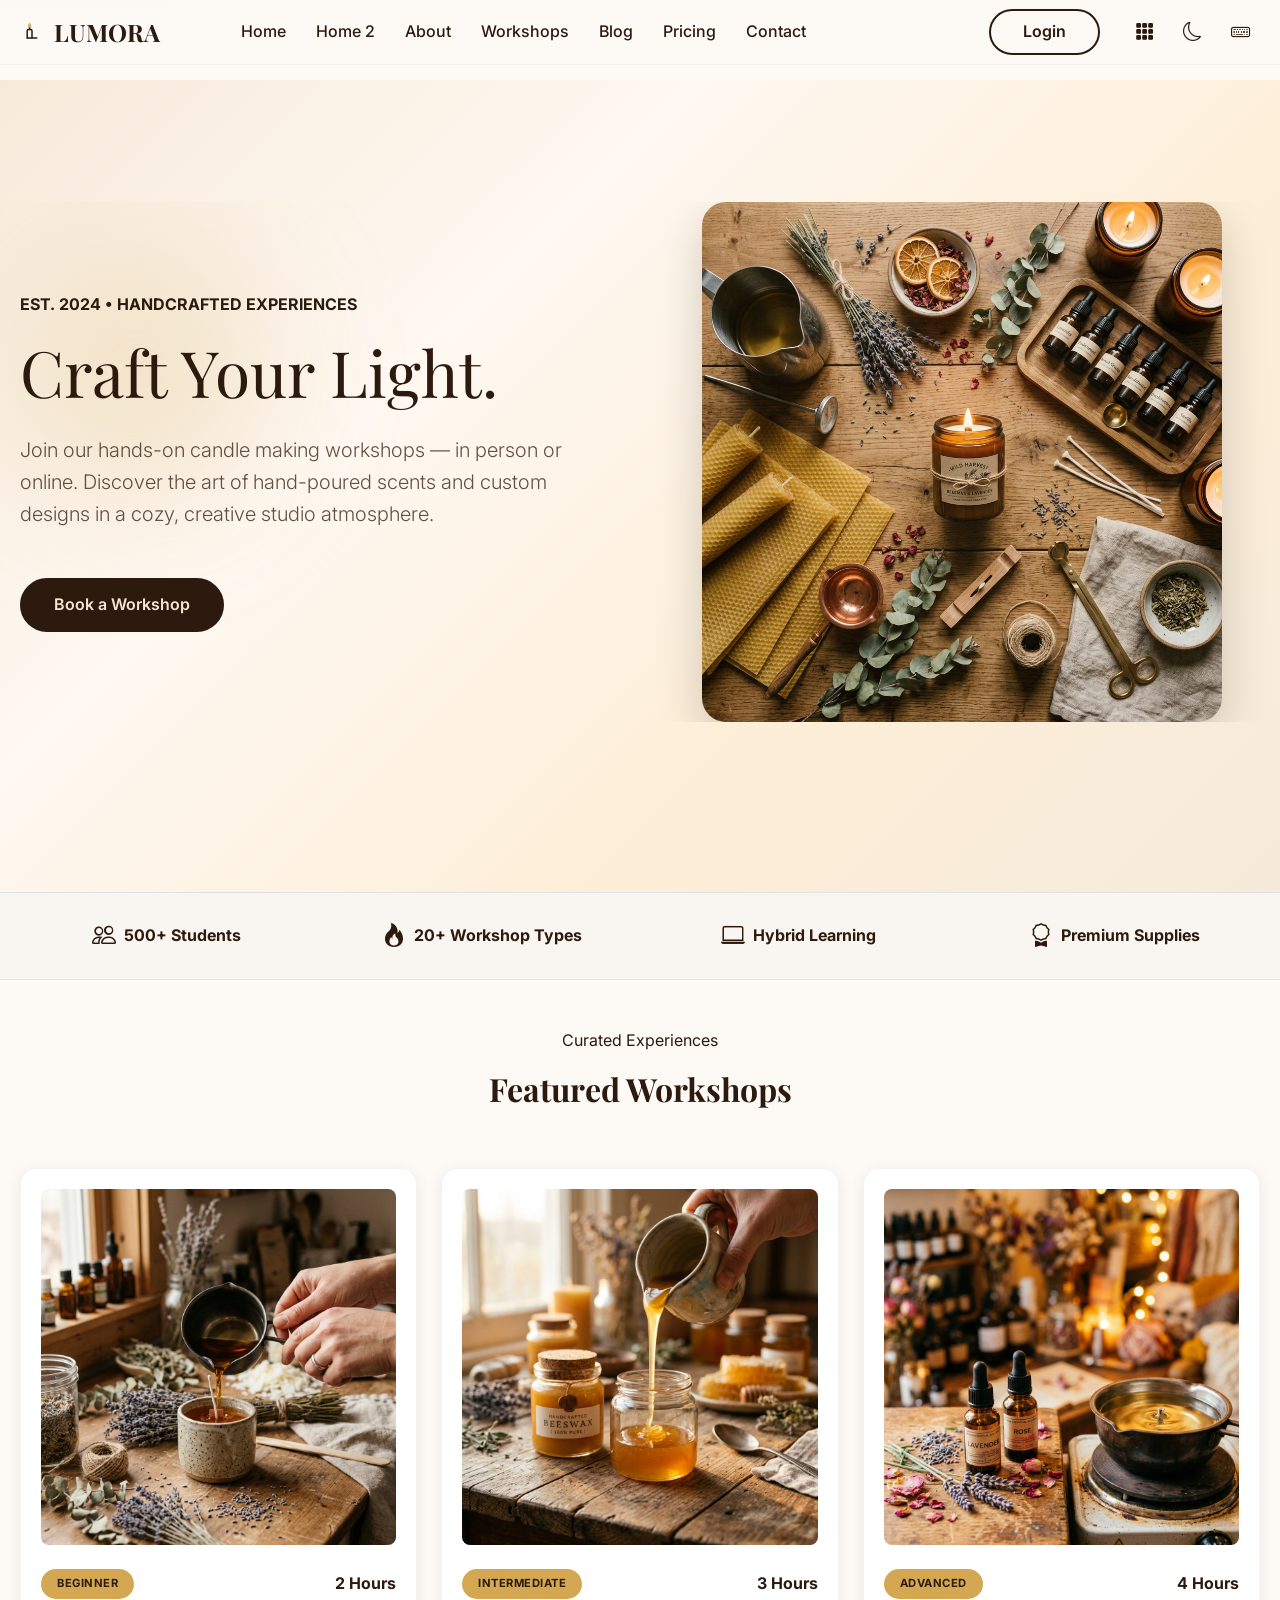
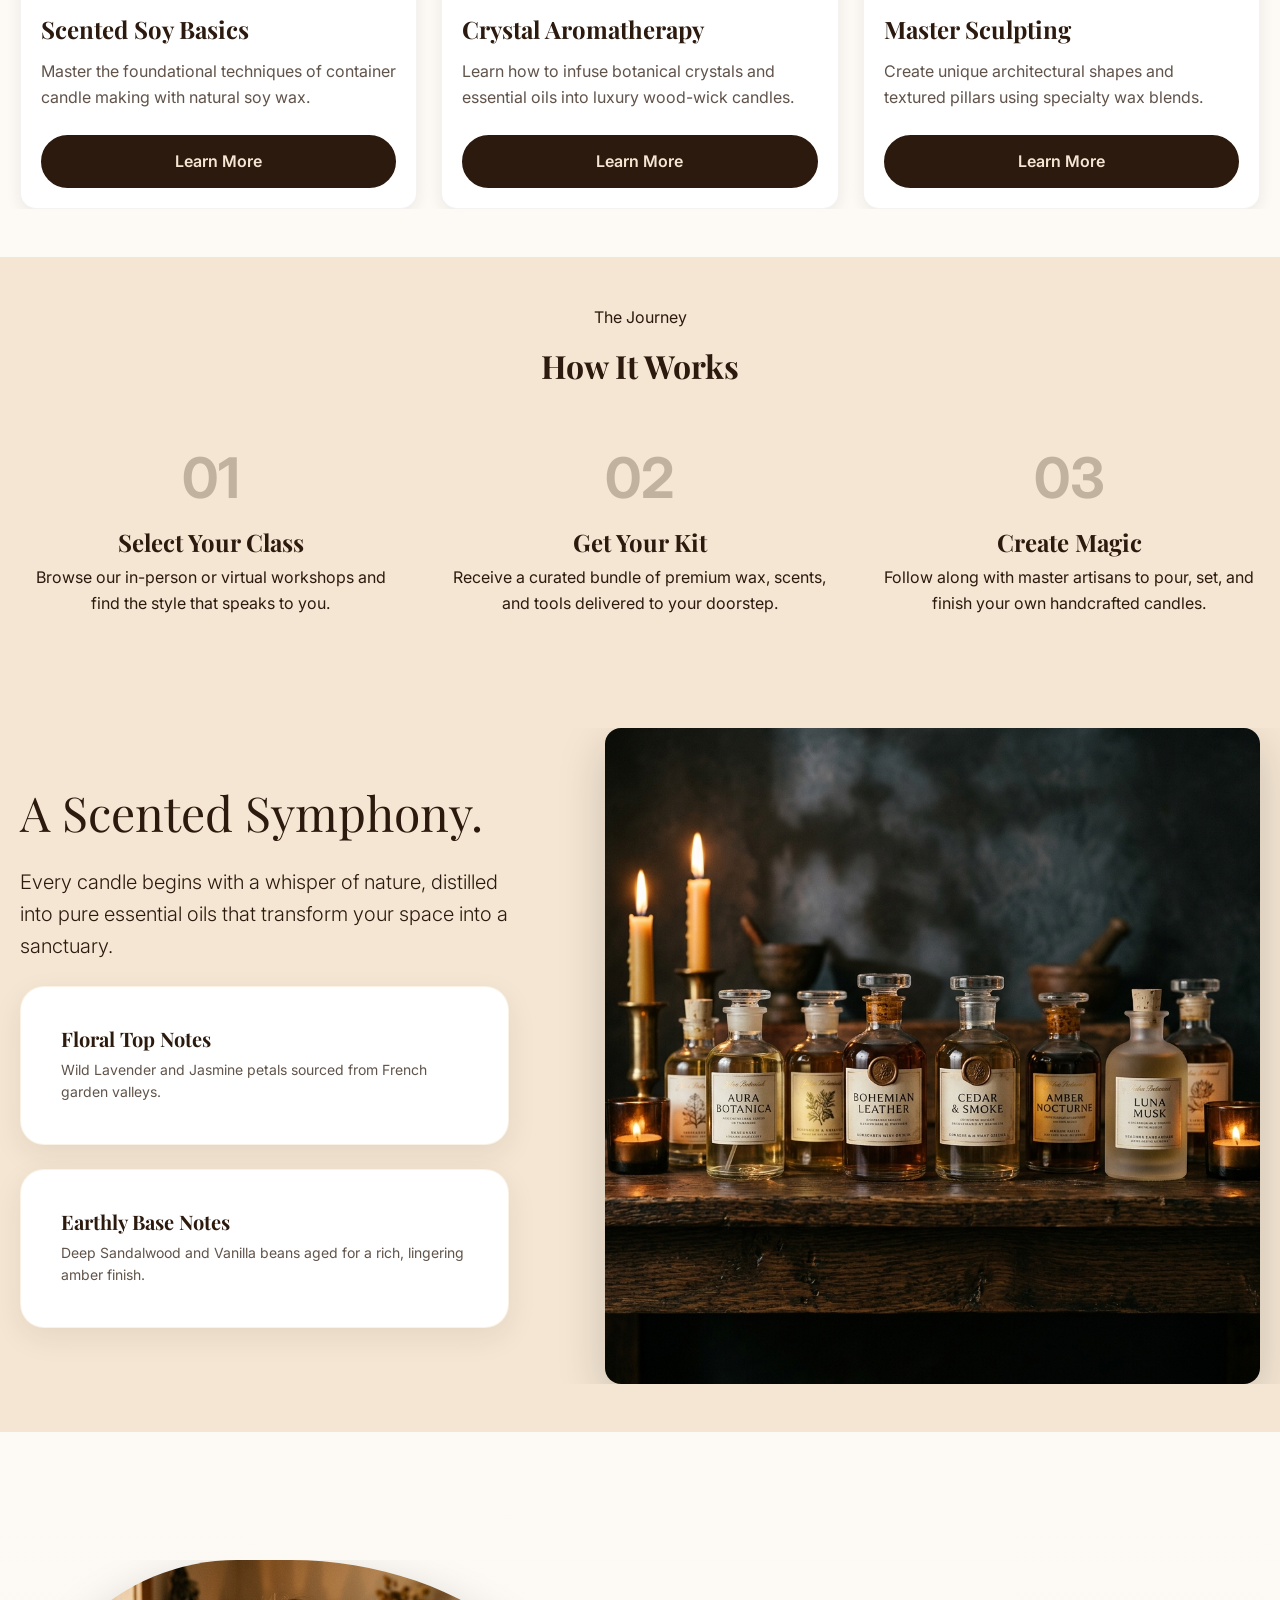
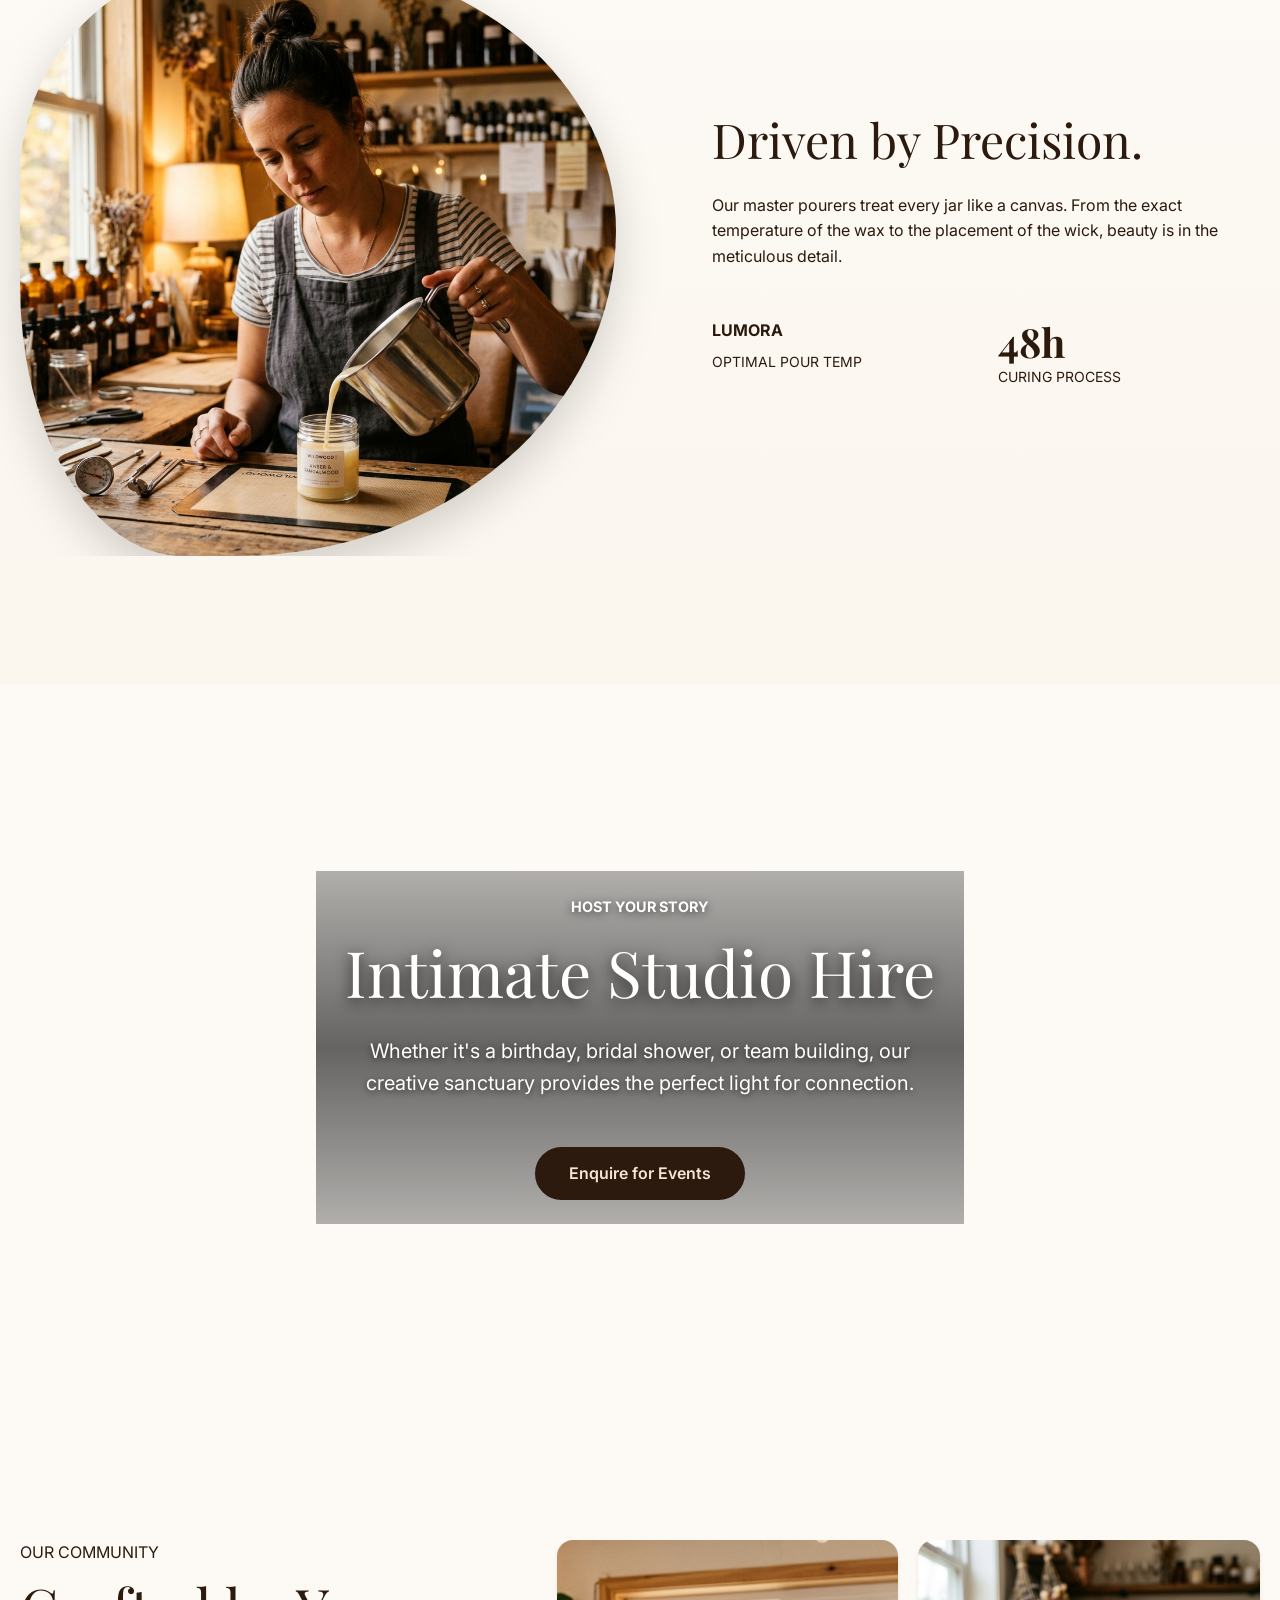
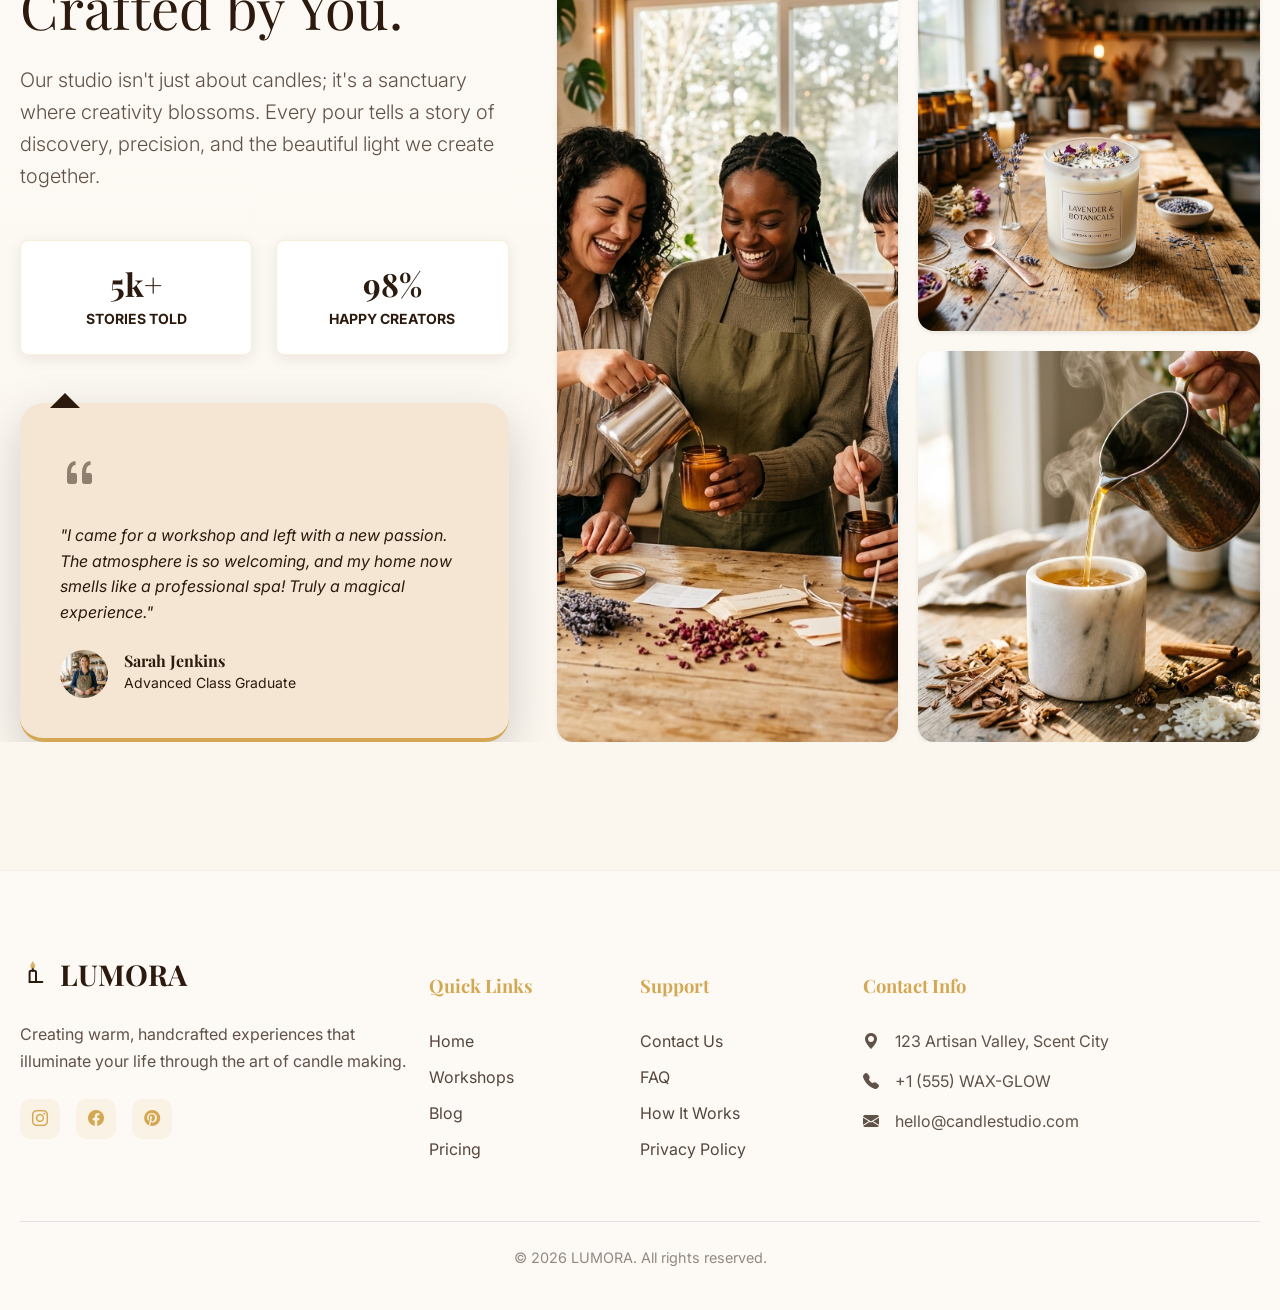
==== index.html @ 54e55ff0 "Initial commit" ====
<!DOCTYPE html>
<html lang="en" dir="ltr" data-theme="light">
<head>
    <meta charset="UTF-8">
    <meta name="viewport" content="width=device-width, initial-scale=1.0">
    <title>Where Wax Meets Wonder | Candle Making Studio</title>
    <link rel="icon" type="image/svg+xml" href="assets/images/favicon.svg">
    <meta name="description" content="Join our hands-on candle making workshops - in person or online. Discover the art of hand-poured scents and custom designs.">
    <!-- Fonts -->
    <link rel="preconnect" href="https://fonts.googleapis.com">
    <link rel="preconnect" href="https://fonts.gstatic.com" crossorigin>
    <link href="https://fonts.googleapis.com/css2?family=Inter:wght@400;500;600;700&family=Playfair+Display:wght@700;800&display=swap" rel="stylesheet">
    <!-- CSS -->
    <link href="https://cdn.jsdelivr.net/npm/bootstrap@5.3.0/dist/css/bootstrap.min.css" rel="stylesheet">
    <link rel="stylesheet" href="https://cdn.jsdelivr.net/npm/bootstrap-icons@1.11.1/font/bootstrap-icons.css">
    <link rel="stylesheet" href="assets/css/style.css">
    <link rel="stylesheet" href="assets/css/dark-mode.css">
    <link rel="stylesheet" href="assets/css/rtl.css">
    <script>
        // --- THEME MANAGEMENT ---
        const savedTheme = localStorage.getItem('theme');
        let currentTheme = savedTheme;
        
        // Auto-detect system preference if no manual setting exists
        if (!savedTheme) {
            currentTheme = window.matchMedia('(prefers-color-scheme: dark)').matches ? 'dark' : 'light';
        }
        
        // Apply initial theme
        document.documentElement.setAttribute('data-theme', currentTheme);
    </script>
    <style>
        /* PREMIUM HERO ANIMATION */
        .hero-section {
            position: relative;
            min-height: calc(100dvh - 88px);
            display: flex;
            align-items: center;
            overflow: hidden;
            background: transparent !important; /* Let the animation layers show */
        }

        .hero-animation-wrapper {
            position: absolute;
            inset: 0;
            z-index: 0;
            pointer-events: none;
        }

        .hero-animation-bg {
            position: absolute;
            inset: 0;
            background-size: 400% 400%;
            animation: heroGradientShift 20s ease infinite;
            z-index: 0;
        }

        [data-theme="light"] .hero-animation-bg {
            background: linear-gradient(-45deg, #F5E6D3, #FDEBD0, #FFF8F0, #F5E6D3);
            opacity: 0.8;
        }

        [data-theme="dark"] .hero-animation-bg {
            background: linear-gradient(-45deg, #1A120B, #3E2723, #000000, #1A120B);
        }

        @keyframes heroGradientShift {
            0% { background-position: 0% 50%; }
            50% { background-position: 100% 50%; }
            100% { background-position: 0% 50%; }
        }

        .hero-vignette {
            position: absolute;
            inset: 0;
            z-index: 1;
            background: radial-gradient(circle, transparent 40%, rgba(0,0,0,0.4) 100%);
            opacity: 0;
            transition: opacity 0.5s ease;
        }

        [data-theme="dark"] .hero-vignette { opacity: 1; }

        .hero-particles {
            position: absolute;
            inset: 0;
            z-index: 2;
        }

        .hero-particles span {
            position: absolute;
            bottom: -20px;
            border-radius: 50%;
            filter: blur(2px);
            animation: particleFloat 12s linear infinite;
            opacity: 0;
        }

        [data-theme="light"] .hero-particles span {
            background: rgba(212, 168, 83, 0.6);
            width: 4px;
            height: 4px;
        }

        [data-theme="dark"] .hero-particles span {
            background: #FFB74D;
            box-shadow: 0 0 10px rgba(255, 183, 77, 0.5);
        }

        @keyframes particleFloat {
            0% { transform: translateY(0) rotate(0deg); opacity: 0; }
            20% { opacity: 0.5; }
            80% { opacity: 0.5; }
            100% { transform: translateY(-120vh) rotate(360deg); opacity: 0; }
        }

        /* Particle Randomization */
        .hero-particles span:nth-child(1) { left: 10%; width: 4px; height: 4px; animation-delay: 0s; animation-duration: 15s; }
        .hero-particles span:nth-child(2) { left: 25%; width: 6px; height: 6px; animation-delay: 2s; animation-duration: 12s; }
        .hero-particles span:nth-child(3) { left: 40%; width: 3px; height: 3px; animation-delay: 4s; animation-duration: 18s; }
        .hero-particles span:nth-child(4) { left: 55%; width: 5px; height: 5px; animation-delay: 1s; animation-duration: 14s; }
        .hero-particles span:nth-child(5) { left: 70%; width: 4px; height: 4px; animation-delay: 6s; animation-duration: 16s; }
        .hero-particles span:nth-child(6) { left: 85%; width: 6px; height: 6px; animation-delay: 3s; animation-duration: 13s; }
        .hero-particles span:nth-child(7) { left: 15%; width: 3px; height: 3px; animation-delay: 8s; animation-duration: 17s; }
        .hero-particles span:nth-child(8) { left: 35%; width: 5px; height: 5px; animation-delay: 5s; animation-duration: 15s; }
        .hero-particles span:nth-child(9) { left: 65%; width: 4px; height: 4px; animation-delay: 2s; animation-duration: 14s; }
        .hero-particles span:nth-child(10) { left: 90%; width: 5px; height: 5px; animation-delay: 7s; animation-duration: 16s; }

        .hero-flame-glow {
            position: absolute;
            top: 50%;
            left: 20%;
            transform: translate(-50%, -50%);
            width: 350px;
            height: 350px;
            filter: blur(60px);
            z-index: -1;
            animation: flamePulse 6s ease-in-out infinite;
            border-radius: 50%;
        }

        [data-theme="light"] .hero-flame-glow { background: radial-gradient(circle, rgba(212, 168, 83, 0.3) 0%, transparent 75%); }
        [data-theme="dark"] .hero-flame-glow { background: radial-gradient(circle, rgba(212, 168, 83, 0.4) 0%, transparent 70%); }

        @keyframes flamePulse {
            0%, 100% { transform: translate(-50%, -50%) scale(1); opacity: 0.7; }
            50% { transform: translate(-50%, -50%) scale(1.15); opacity: 0.4; }
        }

        @media (max-width: 768px) {
            .hero-particles span:nth-child(n+6) { display: none; }
            .hero-flame-glow { width: 220px; height: 220px; left: 50%; }
        }

        .hero-section > .container-custom {
            width: 100%;
            position: relative;
            z-index: 5;
        }

        @media (max-width: 1199.98px) {
            .hero-copy {
                text-align: center;
            }

            .hero-actions {
                justify-content: center !important;
            }
        }

        .image-overlay-glow {
            position: relative;
            overflow: hidden;
            border-radius: var(--radius-lg);
            max-width: 520px;
            margin-inline: auto;
            box-shadow: 0 20px 50px rgba(44, 26, 14, 0.15);
        }
        .image-overlay-glow::after {
            content: '';
            position: absolute;
            inset: 0;
            background: radial-gradient(circle, rgba(212, 168, 83, 0.1) 0%, transparent 70%);
            animation: flicker 3s infinite;
        }

        /* Hero Image */
        .hero-img-container {
            position: relative;
            animation: candleFloat 8s infinite ease-in-out;
        }
        .image-overlay-glow img {
            width: 100%;
            height: auto;
            display: block;
        }

        /* NEW UNIQUE SECTIONS CSS */
        .scent-journey {
            background-color: var(--secondary-color);
            position: relative;
            overflow: hidden;
        }
        .scent-card {
            background: var(--card-bg);
            border: 1px solid rgba(212, 168, 83, 0.15);
            border-radius: var(--radius-lg);
            padding: 2.5rem;
            transition: all 0.5s ease;
            transform: translateY(30px);
            opacity: 0;
            box-shadow: 0 10px 30px var(--card-shadow);
        }
        .scent-card.active {
            transform: translateY(0);
            opacity: 1;
        }
        .scent-card:hover {
            border-color: var(--accent-gold);
            transform: translateY(-5px);
            box-shadow: 0 20px 50px var(--card-shadow);
        }

        .artisan-touch {
            padding: 8rem 0;
            background: linear-gradient(to bottom, transparent, rgba(212, 168, 83, 0.05));
        }
        .split-reveal-img {
            position: relative;
            overflow: hidden;
            border-radius: 40% 60% 70% 30% / 40% 50% 60% 50%;
            animation: blobShape 10s infinite alternate;
        }
        @keyframes blobShape {
            0% { border-radius: 40% 60% 70% 30% / 40% 50% 60% 50%; }
            100% { border-radius: 60% 40% 30% 70% / 50% 60% 40% 50%; }
        }

        .private-events-hero {
            height: 600px;
            background-attachment: fixed;
            background-position: center;
            background-repeat: no-repeat;
            background-size: cover;
            display: flex;
            align-items: center;
            justify-content: center;
            margin: 4rem 0;
            position: relative;
        }
        .private-events-overlay {
            background: rgba(0,0,0,0.4);
            backdrop-filter: blur(4px);
            padding: 4rem;
            max-width: 600px;
            text-align: center;
            border: 2px solid var(--accent-gold);
            transform: scale(0.9);
            opacity: 0;
            transition: all 0.8s cubic-bezier(0.17, 0.55, 0.55, 1);
        }
        .private-events-overlay.active {
            transform: scale(1);
            opacity: 1;
        }

        .community-gallery {
            padding: 8rem 0;
            background: linear-gradient(to top, rgba(212, 168, 83, 0.05), transparent);
        }
        .community-grid {
            display: grid;
            grid-template-columns: repeat(2, 1fr);
            grid-template-rows: repeat(2, 1fr);
            gap: 20px;
            height: 100%;
        }
        @media (max-width: 768px) {
            .community-grid { height: auto; grid-template-columns: 1fr; }
            .community-grid-item.tall { grid-row: span 1; height: 300px; }
            .community-grid-item { height: 250px; }
        }
        .community-grid-item {
            position: relative;
            border-radius: var(--radius-md);
            overflow: hidden;
            box-shadow: 0 10px 30px rgba(0,0,0,0.05);
        }
        .community-grid-item.tall { grid-row: span 2; }
        .community-grid-item img {
            width: 100%;
            height: 100%;
            object-fit: cover;
            transition: transform 0.8s cubic-bezier(0.165, 0.84, 0.44, 1);
        }
        .community-grid-item:hover img { transform: scale(1.08); }
        .community-grid-content {
            position: absolute;
            bottom: 0;
            left: 0;
            right: 0;
            padding: 1.5rem;
            background: linear-gradient(transparent, rgba(0,0,0,0.7));
            color: white;
            opacity: 0;
            transform: translateY(20px);
            transition: all 0.4s ease;
        }
        .community-grid-item:hover .community-grid-content {
            opacity: 1;
            transform: translateY(0);
        }
        .stat-item {
            padding: 1.5rem;
            background: var(--card-bg);
            border-radius: var(--radius-sm);
            border: 1px solid rgba(212, 168, 83, 0.2);
            box-shadow: 0 4px 15px var(--card-shadow);
            transition: transform 0.3s ease;
        }
        .stat-item:hover { transform: translateY(-5px); }
        .testimonial-bubble {
            background: var(--secondary-color);
            color: var(--text-color);
            padding: 2.5rem;
            border-radius: var(--radius-lg);
            position: relative;
            margin-top: 2rem;
            border-bottom: 4px solid var(--accent-gold);
        }
        .testimonial-bubble::after {
            content: '';
            position: absolute;
            top: -10px;
            left: 30px;
            border-width: 0 15px 15px 15px;
            border-style: solid;
            border-color: transparent transparent var(--primary-color) transparent;
        }

        .badge-studio {
            background-color: var(--accent-gold) !important;
            color: #2C1A0E !important; /* Always dark for contrast against gold */
            font-weight: 700;
            padding: 6px 16px;
            border-radius: 50px;
            text-transform: uppercase;
            font-size: 0.7rem;
            letter-spacing: 0.5px;
            display: inline-block;
        }
    </style>
</head>
<body>
    <a href="#main-content" class="skip-link">Skip to main content</a>

    <!-- Header -->
    <header class="navbar navbar-expand-xl">
        <div class="container-fluid container-custom">
            <a class="navbar-brand" href="index.html">
                <svg viewBox="0 0 40 40" fill="none" class="flame-icon">
                    <path d="M12 30V18C12 16.8954 12.8954 16 14 16H18C19.1046 16 20 16.8954 20 18V30" stroke="currentColor" stroke-width="2.5" stroke-linecap="round"/>
                    <path d="M12 30H28" stroke="currentColor" stroke-width="2.5" stroke-linecap="round"/>
                    <line x1="16" y1="16" x2="16" y2="12" stroke="currentColor" stroke-width="2.5" stroke-linecap="round"/>
                    <path d="M16 4C16 4 19 7.5 19 10C19 11.6569 17.6569 13 16 13C14.3431 13 13 11.6569 13 10C13 7.5 16 4 16 4Z" fill="var(--accent-gold)">
                        <animate attributeName="opacity" values="0.8;1;0.8" dur="2s" repeatCount="indefinite" />
                    </path>
                </svg>
                LUMORA
            </a>
            
            <button class="navbar-toggler border-0 p-0" type="button" data-bs-toggle="offcanvas" data-bs-target="#offcanvasNavbar" aria-controls="offcanvasNavbar">
                <i class="bi bi-list fs-1" style="color: var(--text-color);"></i>
            </button>

            <div class="offcanvas offcanvas-end" tabindex="-1" id="offcanvasNavbar" aria-labelledby="offcanvasNavbarLabel">
                <div class="offcanvas-header">
                    <h5 class="offcanvas-title" id="offcanvasNavbarLabel">Menu</h5>
                    <button type="button" class="btn-close" data-bs-dismiss="offcanvas" aria-label="Close"></button>
                </div>
                <div class="offcanvas-body">
                    <ul class="navbar-nav ms-auto-logical align-items-xl-center">
                        <li class="nav-item"><a class="nav-link active" href="index.html">Home</a></li>
                        <li class="nav-item"><a class="nav-link" href="home-2.html">Home 2</a></li>
                        <li class="nav-item"><a class="nav-link" href="about.html">About</a></li>
                        <li class="nav-item"><a class="nav-link" href="workshops.html">Workshops</a></li>
                        <li class="nav-item"><a class="nav-link" href="blog.html">Blog</a></li>
                        <li class="nav-item"><a class="nav-link" href="pricing.html">Pricing</a></li>
                        <li class="nav-item me-xl-5"><a class="nav-link" href="contact.html">Contact</a></li>
                        <li class="nav-item mt-3 mt-xl-0 mx-xl-2">
                            <a class="btn-studio-secondary py-2" href="login.html">Login</a>
                        </li>
                        <li class="nav-item ms-xl-3 d-flex gap-2 mt-3 mt-xl-0 justify-content-center">
                            <a href="dashboard.html" class="dashboard-btn" title="Dashboard">
                                <i class="bi bi-grid-3x3-gap-fill"></i>
                            </a>
                            <button id="theme-toggle" class="theme-toggle" title="Toggle Theme">
                                <i class="bi bi-moon"></i>
                            </button>
                            <button id="rtl-toggle" class="rtl-toggle" title="Toggle RTL">
                                <i class="bi bi-translate"></i>
                            </button>
                        </li>
                    </ul>
                </div>
            </div>
        </div>
    </header>

    <main id="main-content" class="pt-0">
        <!-- Hero Section -->
        <section class="hero-section overflow-hidden pt-0 pb-5 pb-lg-5 position-relative">
            <!-- Animation Layers -->
            <div class="hero-animation-wrapper">
                <div class="hero-animation-bg"></div>
                <div class="hero-vignette"></div>
                <div class="hero-particles">
                    <span></span><span></span><span></span><span></span><span></span>
                    <span></span><span></span><span></span><span></span><span></span>
                </div>
            </div>

            <div class="container-custom">
                <div class="row align-items-center g-5">
                    <div class="col-xl-6 text-start-logical hero-copy reveal-on-scroll">
                        <p class="text-uppercase fw-bold text-gold ls-2 mb-3">Est. 2024 • Handcrafted Experiences</p>
                        <div class="position-relative">
                            <div class="hero-flame-glow"></div>
                            <h1 class="display-3 mb-4 fw-800">Craft Your <span class="text-gold">Light</span>.</h1>
                        </div>
                        <p class="lead mb-5 opacity-75">Join our hands-on candle making workshops — in person or online. Discover the art of hand-poured scents and custom designs in a cozy, creative studio atmosphere.</p>
                        <div class="d-flex flex-wrap gap-3 justify-content-start-logical hero-actions">
                            <a href="workshops.html" class="btn-studio-primary btn-lg">Book a Workshop</a>
                        </div>
                    </div>
                    <div class="col-xl-6 hero-img-container reveal-on-scroll" style="transition-delay: 0.2s">
                        <div class="image-overlay-glow shadow-lg float-animation">
                            <img src="assets/images/hero-1.png" alt="Candle making hand-pour layout" class="img-fluid">
                        </div>
                    </div>
                </div>
            </div>
        </section>

        <!-- Trust Bar -->
        <section class="py-4 border-top border-bottom" style="background: rgba(44, 26, 14, 0.02);">
            <div class="container-custom">
                <div class="row g-4 text-center">
                    <div class="col-6 col-md-3">
                        <div class="d-flex align-items-center justify-content-center gap-2">
                            <i class="bi bi-people fs-4 text-gold"></i>
                            <span class="fw-bold">500+ Students</span>
                        </div>
                    </div>
                    <div class="col-6 col-md-3">
                        <div class="d-flex align-items-center justify-content-center gap-2">
                            <i class="bi bi-fire fs-4 text-gold"></i>
                            <span class="fw-bold">20+ Workshop Types</span>
                        </div>
                    </div>
                    <div class="col-6 col-md-3">
                        <div class="d-flex align-items-center justify-content-center gap-2">
                            <i class="bi bi-laptop fs-4 text-gold"></i>
                            <span class="fw-bold">Hybrid Learning</span>
                        </div>
                    </div>
                    <div class="col-6 col-md-3">
                        <div class="d-flex align-items-center justify-content-center gap-2">
                            <i class="bi bi-award fs-4 text-gold"></i>
                            <span class="fw-bold">Premium Supplies</span>
                        </div>
                    </div>
                </div>
            </div>
        </section>

        <!-- Featured Workshops -->
        <section class="py-5 workshops-preview">
            <div class="container-custom">
                <div class="section-title reveal-on-scroll">
                    <p>Curated Experiences</p>
                    <h2>Featured Workshops</h2>
                </div>
                <div class="row g-4 workshop-grid">
                    <div class="col-lg-4 reveal-on-scroll" style="--delay: 1">
                        <div class="workshop-card">
                            <img src="assets/images/workshop-1.png" alt="Workshop 1" class="img-fluid mb-4 w-100">
                            <div class="d-flex justify-content-between mb-3 align-items-center">
                                <span class="badge-studio">Beginner</span>
                                <span class="text-gold fw-bold">2 Hours</span>
                            </div>
                            <h4 class="mb-3">Scented Soy Basics</h4>
                            <p class="opacity-75 mb-4">Master the foundational techniques of container candle making with natural soy wax.</p>
                            <a href="workshop-details.html" class="btn-studio-primary w-100">Learn More</a>
                        </div>
                    </div>
                    <div class="col-lg-4 reveal-on-scroll" style="--delay: 2">
                        <div class="workshop-card">
                            <img src="assets/images/workshop-2.png" alt="Workshop 2" class="img-fluid mb-4 w-100">
                            <div class="d-flex justify-content-between mb-3 align-items-center">
                                <span class="badge-studio">Intermediate</span>
                                <span class="text-gold fw-bold">3 Hours</span>
                            </div>
                            <h4 class="mb-3">Crystal Aromatherapy</h4>
                            <p class="opacity-75 mb-4">Learn how to infuse botanical crystals and essential oils into luxury wood-wick candles.</p>
                            <a href="workshop-details.html" class="btn-studio-primary w-100">Learn More</a>
                        </div>
                    </div>
                    <div class="col-lg-4 reveal-on-scroll" style="--delay: 3">
                        <div class="workshop-card">
                            <img src="assets/images/workshop-3.png" alt="Workshop 3" class="img-fluid mb-4 w-100">
                            <div class="d-flex justify-content-between mb-3 align-items-center">
                                <span class="badge-studio">Advanced</span>
                                <span class="text-gold fw-bold">4 Hours</span>
                            </div>
                            <h4 class="mb-3">Master Sculpting</h4>
                            <p class="opacity-75 mb-4">Create unique architectural shapes and textured pillars using specialty wax blends.</p>
                            <a href="workshop-details.html" class="btn-studio-primary w-100">Learn More</a>
                        </div>
                    </div>
                </div>
            </div>
        </section>

        <!-- How It Works -->
        <section class="py-5" style="background: var(--secondary-color);">
            <div class="container-custom">
                <div class="section-title reveal-on-scroll">
                    <p>The Journey</p>
                    <h2>How It Works</h2>
                </div>
                <div class="row g-5 text-center position-relative">
                    <div class="col-md-4 reveal-on-scroll">
                        <div class="step-num display-4 fw-bold text-gold mb-3 opacity-25">01</div>
                        <h4>Select Your Class</h4>
                        <p>Browse our in-person or virtual workshops and find the style that speaks to you.</p>
                    </div>
                    <div class="col-md-4 reveal-on-scroll" style="transition-delay: 0.1s">
                        <div class="step-num display-4 fw-bold text-gold mb-3 opacity-25">02</div>
                        <h4>Get Your Kit</h4>
                        <p>Receive a curated bundle of premium wax, scents, and tools delivered to your doorstep.</p>
                    </div>
                    <div class="col-md-4 reveal-on-scroll" style="transition-delay: 0.2s">
                        <div class="step-num display-4 fw-bold text-gold mb-3 opacity-25">03</div>
                        <h4>Create Magic</h4>
                        <p>Follow along with master artisans to pour, set, and finish your own handcrafted candles.</p>
                    </div>
                </div>
            </div>
        </section>

        <!-- Section 1: The Scent Journey -->
        <section class="py-5 scent-journey">
            <div class="container-custom">
                <div class="row align-items-center g-5">
                    <div class="col-lg-5 reveal-on-scroll">
                        <h2 class="display-5 mb-4">A Scented <span class="text-gold">Symphony</span>.</h2>
                        <p class="lead mb-4">Every candle begins with a whisper of nature, distilled into pure essential oils that transform your space into a sanctuary.</p>
                        <div class="scent-card reveal-on-scroll mb-4" style="--delay: 1">
                            <h5 class="text-gold">Floral Top Notes</h5>
                            <p class="mb-0 small opacity-75">Wild Lavender and Jasmine petals sourced from French garden valleys.</p>
                        </div>
                        <div class="scent-card reveal-on-scroll" style="--delay: 2">
                            <h5 class="text-gold">Earthly Base Notes</h5>
                            <p class="mb-0 small opacity-75">Deep Sandalwood and Vanilla beans aged for a rich, lingering amber finish.</p>
                        </div>
                    </div>
                    <div class="col-lg-7">
                        <div class="ps-lg-5 reveal-on-scroll">
                            <img src="assets/images/scent-bottles.png" alt="Scent Bottles" class="img-fluid rounded-4 shadow-lg w-100">
                        </div>
                    </div>
                </div>
            </div>
        </section>

        <!-- Section 2: The Artisan's Touch -->
        <section class="artisan-touch">
            <div class="container-custom">
                <div class="row flex-row-reverse align-items-center g-5">
                    <div class="col-lg-6 reveal-on-scroll">
                        <div class="ps-lg-5">
                            <h2 class="display-5 mb-4">Driven by <span class="text-gold">Precision</span>.</h2>
                            <p class="mb-5">Our master pourers treat every jar like a canvas. From the exact temperature of the wax to the placement of the wick, beauty is in the meticulous detail.</p>
                            <div class="row g-4">
                                <div class="col-6">
                                    <p class="text-gold fw-bold mb-2">LUMORA</p>
                                    <p class="small text-uppercase">Optimal Pour Temp</p>
                                </div>
                                <div class="col-6">
                                    <h1 class="text-gold fw-bold mb-0">48h</h1>
                                    <p class="small text-uppercase">Curing Process</p>
                                </div>
                            </div>
                        </div>
                    </div>
                    <div class="col-lg-6 reveal-on-scroll">
                        <div class="split-reveal-img shadow-lg">
                            <img src="assets/images/master-artisan.png" alt="Master Artisan" class="img-fluid">
                        </div>
                    </div>
                </div>
            </div>
        </section>

        <!-- Section 3: Private Celebration Space -->
        <section class="private-events-hero" style="background-image: url('assets/images/private-event.png');">
            <div class="position-absolute inset-0 d-flex align-items-center justify-content-center text-center p-4" style="background: linear-gradient(rgba(0,0,0,0.3), rgba(0,0,0,0.6), rgba(0,0,0,0.3));">
                <div style="max-width: 600px;" class="reveal-on-scroll">
                    <p class="text-white fw-bold mb-3 text-uppercase ls-2" style="text-shadow: 0 2px 8px rgba(0,0,0,0.6); font-size: 0.9rem;">Host Your Story</p>
                    <h2 class="display-3 fw-800 text-white mb-4" style="text-shadow: 0 4px 15px rgba(0,0,0,0.8);">Intimate Studio Hire</h2>
                    <p class="text-white opacity-100 mb-5 fs-5 fw-500" style="text-shadow: 0 2px 6px rgba(0,0,0,0.6);">Whether it's a birthday, bridal shower, or team building, our creative sanctuary provides the perfect light for connection.</p>
                    <a href="contact.html" class="btn-studio-primary">Enquire for Events</a>
                </div>
            </div>
        </section>

        <!-- Section 4: Community Showcase -->
        <section class="community-gallery">
            <div class="container-custom">
                <div class="row align-items-stretch g-5">
                    <div class="col-lg-5 reveal-on-scroll">
                        <div class="section-title text-start-logical mb-4">
                            <p class="text-gold text-uppercase ls-2 mb-2">Our Community</p>
                            <h2 class="display-4 fw-800">Crafted by <span class="text-gold">You</span>.</h2>
                        </div>
                        <p class="lead mb-5 opacity-75">Our studio isn't just about candles; it's a sanctuary where creativity blossoms. Every pour tells a story of discovery, precision, and the beautiful light we create together.</p>
                        
                        <div class="row g-4 mb-5">
                            <div class="col-sm-6">
                                <div class="stat-item text-center">
                                    <h2 class="text-gold fw-bold mb-1">5k+</h2>
                                    <p class="small text-uppercase mb-0 fw-bold">Stories Told</p>
                                </div>
                            </div>
                            <div class="col-sm-6">
                                <div class="stat-item text-center">
                                    <h2 class="text-gold fw-bold mb-1">98%</h2>
                                    <p class="small text-uppercase mb-0 fw-bold">Happy Creators</p>
                                </div>
                            </div>
                        </div>

                        <div class="testimonial-bubble shadow-lg">
                            <i class="bi bi-quote fs-1 text-gold opacity-50 mb-3 d-block"></i>
                            <p class="fst-italic mb-4">"I came for a workshop and left with a new passion. The atmosphere is so welcoming, and my home now smells like a professional spa! Truly a magical experience."</p>
                            <div class="d-flex align-items-center gap-3">
                                <div class="avatar rounded-circle bg-gold" style="width: 48px; height: 48px; background-image: url('assets/images/avatar-1.png'); background-size: cover;"></div>
                                <div>
                                    <h6 class="mb-0">Sarah Jenkins</h6>
                                    <small class="text-gold">Advanced Class Graduate</small>
                                </div>
                            </div>
                        </div>
                    </div>
                    <div class="col-lg-7 reveal-on-scroll" style="transition-delay: 0.2s">
                        <div class="community-grid">
                            <div class="community-grid-item tall shadow-sm">
                                <img src="assets/images/community-people.png" alt="Showcase" class="img-fluid">
                                <div class="community-grid-content">
                                    <h5 class="mb-0">Weekend Creative</h5>
                                    <small>Recent Workshop Session</small>
                                </div>
                            </div>
                            <div class="community-grid-item shadow-sm">
                                <img src="assets/images/community-vibe.png" alt="Essential Scents" class="img-fluid">
                                <div class="community-grid-content">
                                    <h5 class="mb-0">Botanical Infusion</h5>
                                    <small>By Emma • Beginner Class</small>
                                </div>
                            </div>
                            <div class="community-grid-item shadow-sm">
                                <img src="assets/images/community-pour.png" alt="Artisan detail" class="img-fluid">
                                <div class="community-grid-content">
                                    <h5 class="mb-0">Pour Perfection</h5>
                                    <small>Student Creation</small>
                                </div>
                            </div>
                        </div>
                    </div>
                </div>
            </div>
        </section>
    </main>

    <!-- Footer -->
    <footer>
        <div class="container-custom">
            <div class="row">
                <div class="col-lg-4 col-12 text-center text-lg-start">
                    <a class="footer-logo d-flex align-items-center justify-content-center justify-content-lg-start gap-2 mb-4" href="index.html">
                        <svg viewBox="0 0 40 40" fill="none" class="flame-icon" style="width: 32px; height: 32px;">
                            <path d="M12 30V18C12 16.8954 12.8954 16 14 16H18C19.1046 16 20 16.8954 20 18V30" stroke="currentColor" stroke-width="2.5" stroke-linecap="round"/>
                            <path d="M12 30H28" stroke="currentColor" stroke-width="2.5" stroke-linecap="round"/>
                            <line x1="16" y1="16" x2="16" y2="12" stroke="currentColor" stroke-width="2.5" stroke-linecap="round"/>
                            <path d="M16 4C16 4 19 7.5 19 10C19 11.6569 17.6569 13 16 13C14.3431 13 13 11.6569 13 10C13 7.5 16 4 16 4Z" fill="var(--accent-gold)">
                                <animate attributeName="opacity" values="0.8;1;0.8" dur="2s" repeatCount="indefinite" />
                            </path>
                        </svg>
                        LUMORA
                    </a>
                    <p class="opacity-75">Creating warm, handcrafted experiences that illuminate your life through the art of candle making.</p>
                    <div class="d-flex gap-3 mt-4 justify-content-center justify-content-lg-start">
                        <a href="#" class="footer-social-link"><i class="bi bi-instagram"></i></a>
                        <a href="#" class="footer-social-link"><i class="bi bi-facebook"></i></a>
                        <a href="#" class="footer-social-link"><i class="bi bi-pinterest"></i></a>
                    </div>
                </div>
                <div class="col-lg-2 col-12 footer-links ms-auto-logical text-center text-lg-start mt-5 mt-lg-0">
                    <h5>Quick Links</h5>
                    <ul>
                        <li><a href="index.html">Home</a></li>
                        <li><a href="workshops.html">Workshops</a></li>
                        <li><a href="blog.html">Blog</a></li>
                        <li><a href="pricing.html">Pricing</a></li>
                    </ul>
                </div>
                <div class="col-lg-2 col-12 footer-links text-center text-lg-start mt-5 mt-lg-0">
                    <h5>Support</h5>
                    <ul>
                        <li><a href="contact.html">Contact Us</a></li>
                        <li><a href="#">FAQ</a></li>
                        <li><a href="about.html">How It Works</a></li>
                        <li><a href="#">Privacy Policy</a></li>
                    </ul>
                </div>
                <div class="col-lg-4 col-12 text-center text-lg-start mt-5 mt-lg-0">
                    <h5>Contact Info</h5>
                    <ul class="footer-links list-unstyled">
                        <li class="d-flex gap-3 opacity-75 mb-3 justify-content-center justify-content-lg-start"><i class="bi bi-geo-alt-fill text-gold"></i> 123 Artisan Valley, Scent City</li>
                        <li class="d-flex gap-3 opacity-75 mb-3 justify-content-center justify-content-lg-start"><i class="bi bi-telephone-fill text-gold"></i> +1 (555) WAX-GLOW</li>
                        <li class="d-flex gap-3 opacity-75 mb-3 justify-content-center justify-content-lg-start"><i class="bi bi-envelope-fill text-gold"></i> hello@candlestudio.com</li>
                    </ul>
                </div>
            </div>
            <div class="footer-bottom mt-5 pt-4 border-top">
                <p class="mb-0 opacity-50">&copy; 2026 LUMORA. All rights reserved.</p>
            </div>
        </div>
    </footer>

    <!-- Back to Top -->
    <a href="#" class="back-to-top" id="backToTop">
        <i class="bi bi-arrow-up"></i>
    </a>

    <!-- Scripts -->
    <script src="https://cdn.jsdelivr.net/npm/bootstrap@5.3.0/dist/js/bootstrap.bundle.min.js"></script>
    <script src="assets/js/main.js"></script>
</body>
</html>
---- assets/css/style.css ----
/* 
   Candle Making Studio - Core Design System
   "Where Wax Meets Wonder"
*/

/* --- THEME CONSTANTS --- */
:root {
    /* Colors - Light Mode (Default) */
    --primary-color: #2C1A0E;
    --secondary-color: #F5E6D3;
    --bg-color: #FDFAF6;
    --text-color: #2C1A0E;
    --accent-gold: #D4A853;
    --status-terracotta: #E07B54;
    --card-bg: #FFFFFF;
    --card-shadow: rgba(44, 26, 14, 0.08);
    --glow-shadow: rgba(212, 168, 83, 0.3);
    
    /* Typography */
    --font-heading: 'Playfair Display', serif;
    --font-body: 'Inter', sans-serif;
    
    /* Transitions */
    --transition-smooth: all 0.4s cubic-bezier(0.4, 0, 0.2, 1);
    --transition-glow: box-shadow 0.3s ease, transform 0.3s ease;
    
    /* Spacing & Radii */
    --radius-sm: 8px;
    --radius-md: 16px;
    --radius-lg: 24px;
    --section-padding: 80px 0;

    /* RTL Logic Helpers */
    --direction: ltr;
    --start: left;
    --end: right;
}

/* --- RESET & ACCESSIBILITY --- */
* {
    margin: 0;
    padding: 0;
    box-sizing: border-box;
}

html, body {
    overflow-x: hidden;
    width: 100%;
    max-width: 100%;
    position: relative;
    margin: 0;
    padding: 0;
    -webkit-overflow-scrolling: touch;
}

body {
    background-color: var(--bg-color);
    color: var(--text-color);
    font-family: var(--font-body);
    line-height: 1.6;
    transition: background-color 0.5s ease, color 0.5s ease;
    display: flex;
    flex-direction: column;
    min-height: 100vh;
    padding-top: 80px; /* Space for fixed header */
}

main {
    flex: 1;
}

h1, h2, h3, h4, h5, h6 {
    font-family: var(--font-heading);
    font-weight: 700;
    color: var(--text-color); /* Explicitly theme-aware */
}

a {
    text-decoration: none;
    color: inherit;
    transition: var(--transition-smooth);
}

img {
    max-width: 100%;
    height: auto;
    border-radius: var(--radius-sm);
}

.skip-link {
    position: absolute;
    top: -40px;
    inset-inline-start: 0;
    background: var(--accent-gold);
    color: white;
    padding: 8px;
    z-index: 100;
    transition: top 0.3s;
}
.skip-link:focus {
    top: 0;
}

/* --- ANIMATIONS (ANTI-GRAVITY SYSTEM) --- */

@keyframes candleFloat {
  0%, 100% { transform: translateY(0px) rotate(0deg); }
  33% { transform: translateY(-8px) rotate(0.5deg); }
  66% { transform: translateY(-4px) rotate(-0.5deg); }
}

@keyframes flicker {
  0%, 100% { opacity: 1; filter: brightness(1); }
  50% { opacity: 0.85; filter: brightness(1.15); }
}

@keyframes waxReveal {
  from { clip-path: inset(0 0 100% 0); }
  to { clip-path: inset(0 0 0% 0); }
}

.float-animation {
    animation: candleFloat 6s ease-in-out infinite;
}

.flicker-animation {
    animation: flicker 0.1s infinite alternate;
}

.reveal-on-scroll {
    opacity: 0;
    transform: translateY(30px);
    transition: opacity 0.8s ease-out, transform 0.8s ease-out;
}

.reveal-on-scroll.active {
    opacity: 1;
    transform: translateY(0);
}

/* --- COMMON COMPONENTS --- */

.btn-studio-primary {
    background-color: var(--primary-color);
    color: var(--secondary-color) !important;
    border: 2px solid var(--primary-color);
    padding: 12px 32px;
    border-radius: 50px;
    font-weight: 600;
    position: relative;
    overflow: hidden;
    transition: var(--transition-smooth);
    display: inline-flex;
    align-items: center;
    justify-content: center;
    gap: 8px;
}

.btn-studio-primary:hover {
    transform: translateY(-3px);
    box-shadow: 0 10px 20px var(--card-shadow);
    filter: brightness(1.1);
}

.btn-studio-secondary {
    background-color: transparent;
    color: var(--primary-color);
    border: 2px solid var(--primary-color);
    padding: 12px 32px;
    border-radius: 50px;
    font-weight: 600;
    transition: var(--transition-smooth);
    display: inline-flex;
    align-items: center;
    justify-content: center;
    gap: 8px;
}

.btn-studio-secondary:hover {
    background-color: var(--primary-color);
    color: var(--secondary-color);
}

.workshop-card {
    background: var(--card-bg);
    border-radius: var(--radius-md);
    padding: 20px;
    box-shadow: 0 4px 15px var(--card-shadow);
    transition: var(--transition-glow);
    animation: candleFloat 5s ease-in-out infinite;
    animation-delay: calc(var(--delay, 0) * 0.2s);
    border: 1px solid rgba(44, 26, 14, 0.05);
    height: 100%;
}

.workshop-card:hover {
    transform: translateY(-12px);
    box-shadow: 0 15px 30px var(--glow-shadow);
    border-color: var(--accent-gold);
}

/* --- HEADER & NAVIGATION --- */
header:not(.top-bar) {
    background: rgba(253, 250, 246, 0.95);
    backdrop-filter: blur(10px);
    position: fixed;
    top: 0;
    left: 0;
    width: 100%;
    z-index: 1080; /* Above bootstrap default z-index */
    border-bottom: 1px solid rgba(44, 26, 14, 0.05);
    transition: all 0.3s ease;
}

header:not(.top-bar).header-scrolled {
    background: var(--bg-color);
    box-shadow: 0 10px 30px var(--card-shadow);
}

.navbar-brand, .footer-logo {
    font-family: var(--font-heading);
    font-weight: 700;
    font-size: 1.5rem;
    display: flex;
    align-items: center;
    gap: 10px;
    color: var(--primary-color) !important;
}

.footer-logo { text-decoration: none; }

.navbar-brand .flame-icon, .footer-logo .flame-icon {
    width: 24px;
    height: 24px;
    vertical-align: middle;
}

.nav-link {
    font-weight: 500;
    position: relative;
    padding-inline: 15px !important;
    color: var(--text-color) !important;
}

.nav-link::after {
    content: '';
    position: absolute;
    bottom: 5px;
    inset-inline-start: 15px;
    inset-inline-end: 15px;
    height: 2px;
    background: var(--accent-gold);
    transform: scaleX(0);
    transition: transform 0.3s ease;
}

.nav-link:hover::after {
    transform: scaleX(1);
}

.theme-toggle, .rtl-toggle, .dashboard-btn {
    background: transparent;
    border: none;
    color: var(--text-color);
    padding: 8px;
    font-size: 1.2rem;
    cursor: pointer;
    transition: var(--transition-smooth);
    display: flex;
    align-items: center;
    justify-content: center;
    width: 40px;
    height: 40px;
    border-radius: 50%;
    text-decoration: none;
}

.dashboard-btn:hover {
    background: rgba(44, 26, 14, 0.05);
    color: var(--accent-gold);
}

/* Offcanvas Styling Fix */
.offcanvas {
    background-color: var(--bg-color) !important;
    color: var(--text-color) !important;
}

@media (max-width: 1199.98px) {
    #offcanvasNavbar {
        --bs-offcanvas-width: 100vw;
        width: 100vw !important;
        max-width: 100vw;
        height: 100dvh;
        border: 0;
        background: linear-gradient(180deg, #FDFAF6 0%, #F5E6D3 100%) !important;
        color: var(--text-color) !important;
    }

    #offcanvasNavbar .offcanvas-header {
        padding: 1.25rem 1.25rem 0.85rem;
        border-bottom: 1px solid rgba(44, 26, 14, 0.12);
        background: transparent;
    }

    #offcanvasNavbar .offcanvas-title {
        color: var(--text-color);
        font-size: 1.75rem;
    }

    #offcanvasNavbar .offcanvas-body {
        display: flex;
        padding: 0.85rem 1.25rem 1.25rem;
        overflow: hidden;
    }

    #offcanvasNavbar .navbar-nav {
        width: 100%;
        gap: 0.2rem;
    }

    #offcanvasNavbar .nav-link {
        color: var(--text-color) !important;
        font-size: 1rem;
        padding: 0.45rem 0 !important;
    }

    #offcanvasNavbar .nav-link::after {
        inset-inline-start: 0;
        inset-inline-end: 0;
        bottom: 0;
        background: rgba(212, 168, 83, 0.8);
    }

    #offcanvasNavbar .nav-item.mt-2,
    #offcanvasNavbar .nav-item.mt-3,
    #offcanvasNavbar .nav-item.mt-4 {
        margin-top: 0.7rem !important;
    }

    #offcanvasNavbar .nav-item.mt-5 {
        margin-top: 0.9rem !important;
    }

    #offcanvasNavbar .btn-studio-primary,
    #offcanvasNavbar .btn-studio-secondary {
        display: block;
        width: 100%;
        padding: 0.8rem 1.25rem !important;
        font-size: 1rem !important;
        text-align: center;
    }

    #offcanvasNavbar .theme-toggle,
    #offcanvasNavbar .rtl-toggle {
        width: 44px;
        height: 44px;
        color: var(--text-color);
        background: rgba(44, 26, 14, 0.04);
        border: 1px solid rgba(44, 26, 14, 0.12);
    }

    .offcanvas-backdrop.show {
        background-color: rgba(17, 11, 6, 0.78);
        opacity: 1;
    }
}



.theme-toggle:hover, .rtl-toggle:hover {
    background: rgba(44, 26, 14, 0.05);
}

/* --- FOOTER --- */
footer {
    padding: 80px 0 40px;
    background: var(--bg-color);
    border-top: 1px solid rgba(44, 26, 14, 0.05);
    margin-top: auto;
}

footer h5 {
    font-size: 1.15rem;
    margin-bottom: 2rem;
    font-weight: 700;
    font-family: var(--font-heading);
    color: var(--accent-gold);
    display: block !important;
    visibility: visible !important;
    opacity: 1 !important;
}

footer p {
    line-height: 1.7;
    margin-bottom: 1rem;
}

/* Explicit Fix for Desktop Footer Headings */
@media (min-width: 992px) {
    footer h5 {
        display: block !important;
        visibility: visible !important;
        opacity: 1 !important;
        margin-bottom: 2rem !important;
        color: var(--accent-gold) !important;
    }
}

.footer-logo {
    font-family: var(--font-heading);
    font-size: 1.8rem;
    color: var(--primary-color);
    margin-bottom: 2rem;
    display: flex;
    align-items: center;
}

.footer-bottom {
    border-top: 1px solid rgba(44, 26, 14, 0.1);
    margin-top: 40px;
    padding-top: 20px;
    font-size: 0.9rem;
    text-align: center;
}

@media (min-width: 992px) {
    footer .mt-lg-0 {
        margin-top: 1.5rem !important;
    }
}

/* --- SECTIONS --- */
section {
    padding: var(--section-padding);
    position: relative;
    width: 100%;
}

@media (max-width: 768px) {
    :root {
        --section-padding: 60px 0;
    }
}

.section-title {
    text-align: center;
    margin-bottom: 60px;
}

/* Ensure content doesn't crash into header */
main {
    padding-top: 20px;
}

.container-custom {
    max-width: 1400px;
    margin-inline: auto;
    padding-inline: 20px;
    overflow: hidden;
    width: 100%;
}

.row {
    margin-inline: calc(-.5 * var(--bs-gutter-x));
}

@media (max-width: 768px) {
    .row {
        margin-inline: 0;
    }
}

/* --- INPUTS --- */
.form-control {
    background: transparent;
    border: 1px solid rgba(44, 26, 14, 0.1);
    padding: 12px 20px;
    border-radius: var(--radius-sm);
    color: var(--text-color);
    transition: var(--transition-smooth);
}

.form-control:focus {
    background: transparent;
    border-color: var(--accent-gold);
    box-shadow: 0 0 0 4px var(--glow-shadow);
    color: var(--text-color);
}

/* --- LOGICAL PROPERTIES OVERRIDES --- */
/* Shift Navigation Headings Left in Web View */
@media (min-width: 1200px) {
    .navbar-nav .me-xl-5 {
        margin-inline-end: 10rem !important; /* Increase gap to push headings left */
    }
}

.ms-auto-logical { margin-inline-start: auto; }
.me-auto-logical { margin-inline-end: auto; }
.text-start-logical { text-align: start; }
.text-end-logical { text-align: end; }

/* Dashboard specific base styles */
.dashboard-card {
    background: var(--card-bg);
    border-radius: var(--radius-md);
    padding: 24px;
    box-shadow: 0 4px 12px var(--card-shadow);
    border: 1px solid rgba(44, 26, 14, 0.05);
}

/* --- FOOTER & BACK TO TOP --- */
footer .footer-links {
    list-style: none;
    padding: 0;
    margin: 0;
}

footer .footer-links ul {
    list-style: none;
    padding: 0;
    margin: 0;
}

footer .footer-links li {
    margin-bottom: 12px;
    line-height: 1.5;
}

footer .footer-links li a {
    text-decoration: none;
    transition: var(--transition-smooth);
    opacity: 0.8;
}

footer .footer-links li a:hover {
    opacity: 1;
    color: var(--accent-gold);
    padding-inline-start: 5px;
}

.footer-social-link {
    color: var(--accent-gold) !important;
    transition: var(--transition-smooth);
    display: inline-flex;
    align-items: center;
    justify-content: center;
    width: 40px;
    height: 40px;
    border-radius: 10px;
    background: rgba(212, 168, 83, 0.1);
    text-decoration: none;
}
.footer-social-link:hover {
    background: var(--accent-gold);
    color: #fff !important;
    transform: translateY(-3px);
}

.back-to-top {
    position: fixed;
    bottom: 30px;
    right: 30px;
    background: var(--accent-gold);
    color: white !important;
    width: 50px;
    height: 50px;
    border-radius: 50%;
    display: flex;
    align-items: center;
    justify-content: center;
    font-size: 1.4rem;
    box-shadow: 0 4px 15px var(--card-shadow);
    transition: var(--transition-smooth);
    z-index: 1000;
    opacity: 0;
    visibility: hidden;
    text-decoration: none;
}
.back-to-top.show {
    opacity: 1;
    visibility: visible;
}
.back-to-top:hover {
    transform: translateY(-5px);
    background: #b68d40;
}
---- assets/css/dark-mode.css ----
/* 
   Candle Making Studio - Dark Mode Overrides
*/

[data-theme="dark"] {
    --bg-color: #1A1008;
    --text-color: #F5E6D3;
    --secondary-color: #2C1A0E;
    --card-bg: #22150B;
    --card-shadow: rgba(0, 0, 0, 0.4);
    --primary-color: #F5E6D3; /* Switch primary text/button background for visibility in dark mode */
    --accent-gold: #D4A853;
    --glow-shadow: rgba(212, 168, 83, 0.15);
}

/* Specific elements that need re-coloring in dark mode */
[data-theme="dark"] .btn-studio-primary {
    background-color: var(--accent-gold);
    border-color: var(--accent-gold);
    color: #1A1008 !important;
}

[data-theme="dark"] .btn-studio-secondary {
    color: var(--accent-gold);
    border-color: var(--accent-gold);
}

[data-theme="dark"] .btn-studio-secondary:hover {
    background-color: var(--accent-gold);
    color: #1A1008;
}

[data-theme="dark"] .navbar {
    background: rgba(26, 16, 8, 0.85) !important;
    backdrop-filter: blur(12px);
    border-bottom: 1px solid rgba(212, 168, 83, 0.1);
}

[data-theme="dark"] .nav-link {
    color: var(--text-color) !important;
}

[data-theme="dark"] .footer {
    background: #110B06;
}

[data-theme="dark"] .section-title p {
    color: var(--accent-gold);
}

[data-theme="dark"] .form-control {
    border-color: rgba(245, 230, 211, 0.15);
}

[data-theme="dark"] .form-control:focus {
    border-color: var(--accent-gold);
}

/* Shadow depth adjustments */
[data-theme="dark"] .workshop-card {
    border-color: rgba(212, 168, 83, 0.05);
}

[data-theme="dark"] .card {
    background-color: var(--card-bg);
}

[data-theme="dark"] .bg-white {
    background-color: var(--card-bg) !important;
}

/* Table Dark Mode Fix */
[data-theme="dark"] .table {
    --bs-table-color: var(--text-color);
    --bs-table-bg: transparent;
    --bs-table-border-color: rgba(245, 230, 211, 0.1);
    color: var(--text-color);
}

[data-theme="dark"] .table-bordered {
    border-color: rgba(245, 230, 211, 0.1);
}

[data-theme="dark"] .bg-secondary {
    background-color: var(--secondary-color) !important;
    color: var(--text-color) !important;
}

[data-theme="dark"] .table > :not(caption) > * > * {
    background-color: transparent !important;
    color: inherit;
    border-color: rgba(245, 230, 211, 0.1);
}

@media (max-width: 1199.98px) {
    [data-theme="dark"] #offcanvasNavbar {
        background: linear-gradient(180deg, #24160D 0%, #140B06 100%) !important;
        color: #F5E6D3 !important;
    }

    [data-theme="dark"] #offcanvasNavbar .offcanvas-header {
        border-bottom: 1px solid rgba(212, 168, 83, 0.18);
    }

    [data-theme="dark"] #offcanvasNavbar .offcanvas-title,
    [data-theme="dark"] #offcanvasNavbar .nav-link {
        color: #F5E6D3 !important;
    }

    [data-theme="dark"] #offcanvasNavbar .theme-toggle,
    [data-theme="dark"] #offcanvasNavbar .rtl-toggle {
        color: #F5E6D3;
        background: rgba(245, 230, 211, 0.06);
        border: 1px solid rgba(212, 168, 83, 0.2);
    }
}
---- assets/css/rtl.css ----
/* 
   Candle Making Studio - RTL Adjustments
*/

[dir="rtl"] {
    --direction: rtl;
    --start: right;
    --end: left;
    
    /* Logical spacing for elements that don't support it natively yet */
    text-align: right;
}

[dir="rtl"] .navbar-brand {
    margin-right: 0 !important;
    margin-left: 1rem !important;
}

[dir="rtl"] .ms-auto {
    margin-right: auto !important;
    margin-left: 0 !important;
}

[dir="rtl"] .me-auto {
    margin-left: auto !important;
    margin-right: 0 !important;
}

/* Animations that need inverting */
[dir="rtl"] .slide-in { 
    transform: translateX(40px); 
}

[dir="ltr"] .slide-in { 
    transform: translateX(-40px); 
}

/* Offcanvas slides from left in RTL */
[dir="rtl"] .offcanvas-end {
    inset-inline-end: auto;
    inset-inline-start: 0;
    transform: translateX(-100%);
}

[dir="rtl"] .offcanvas-end.show {
    transform: translateX(0);
}

/* Icons that need flipping */
[dir="rtl"] .bi-arrow-right::before {
    content: "\F12C"; /* arrow-left icon in Bootstrap Icons */
}

/* Dashboard sidebar RTL */
[dir="rtl"] .sidebar {
    border-inline-end: none;
    border-inline-start: 1px solid rgba(44, 26, 14, 0.1);
}

[dir="rtl"] .sidebar-item {
    flex-direction: row-reverse;
}
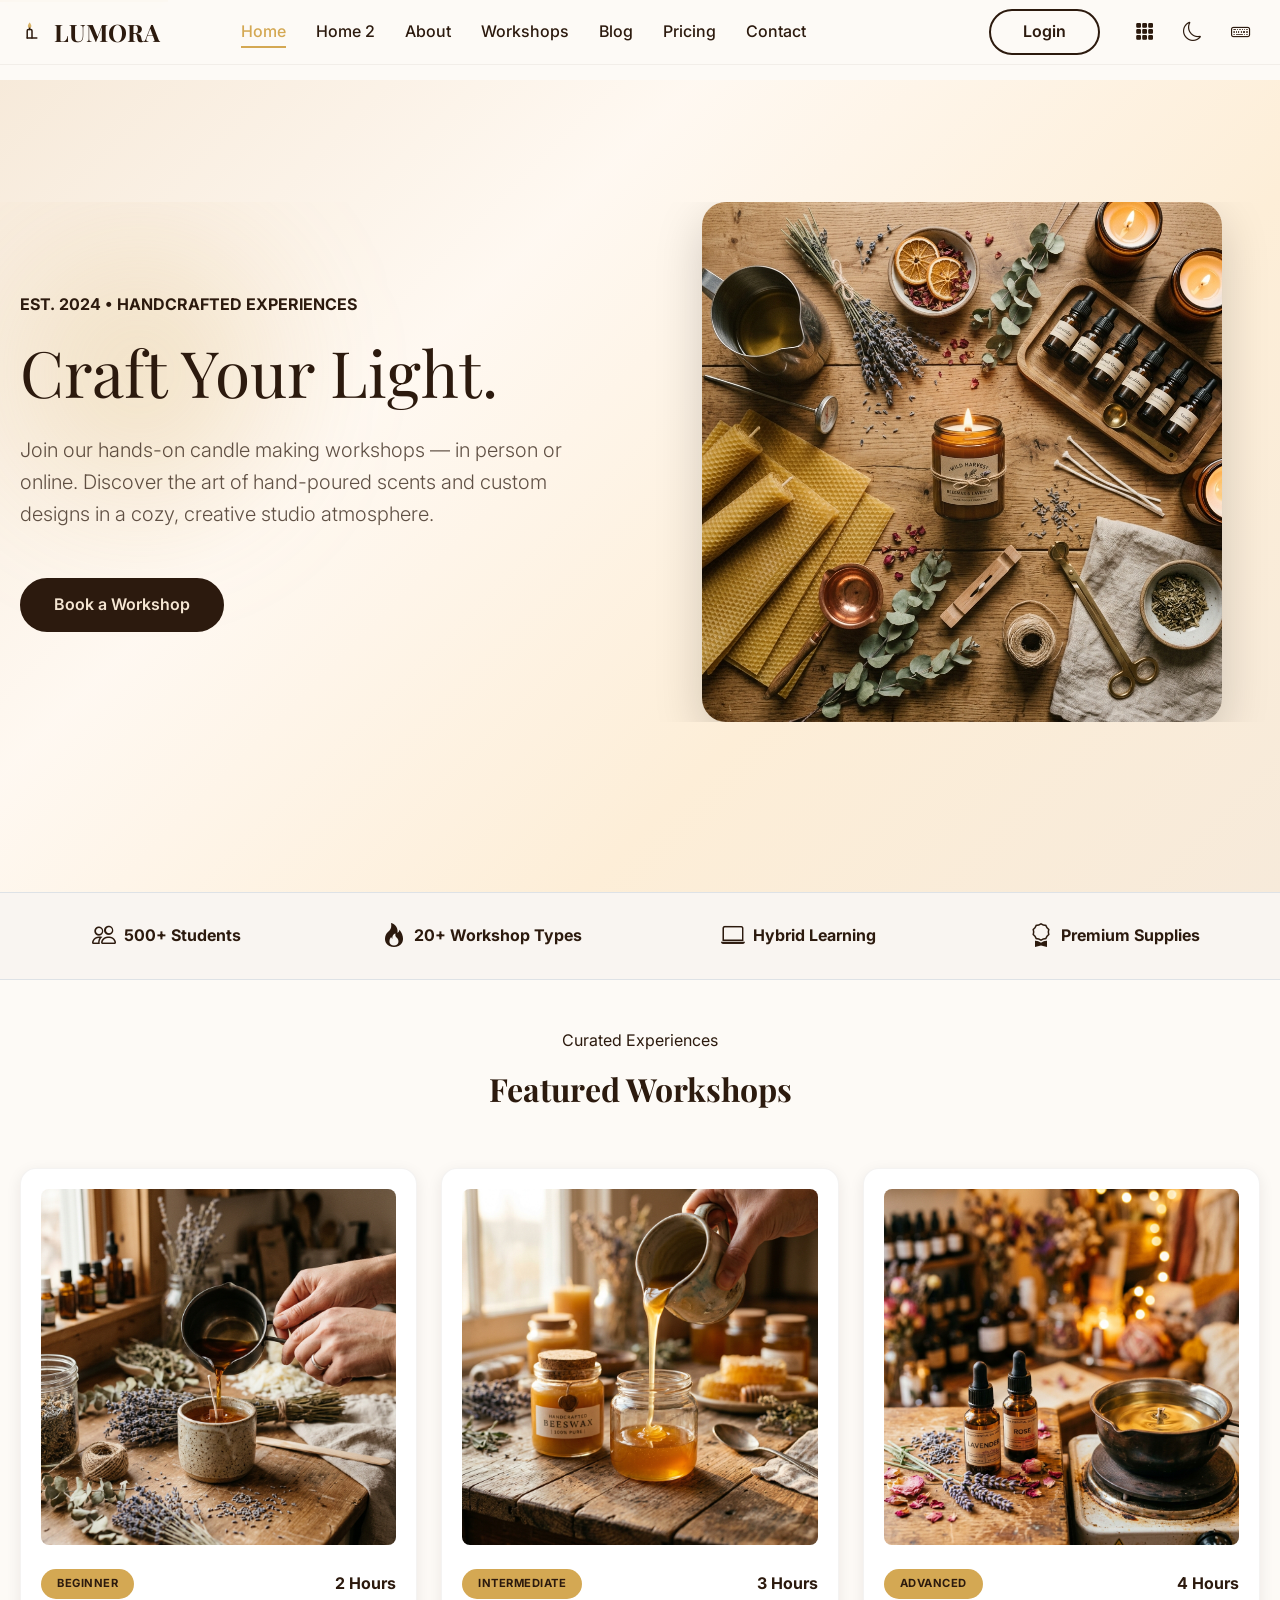
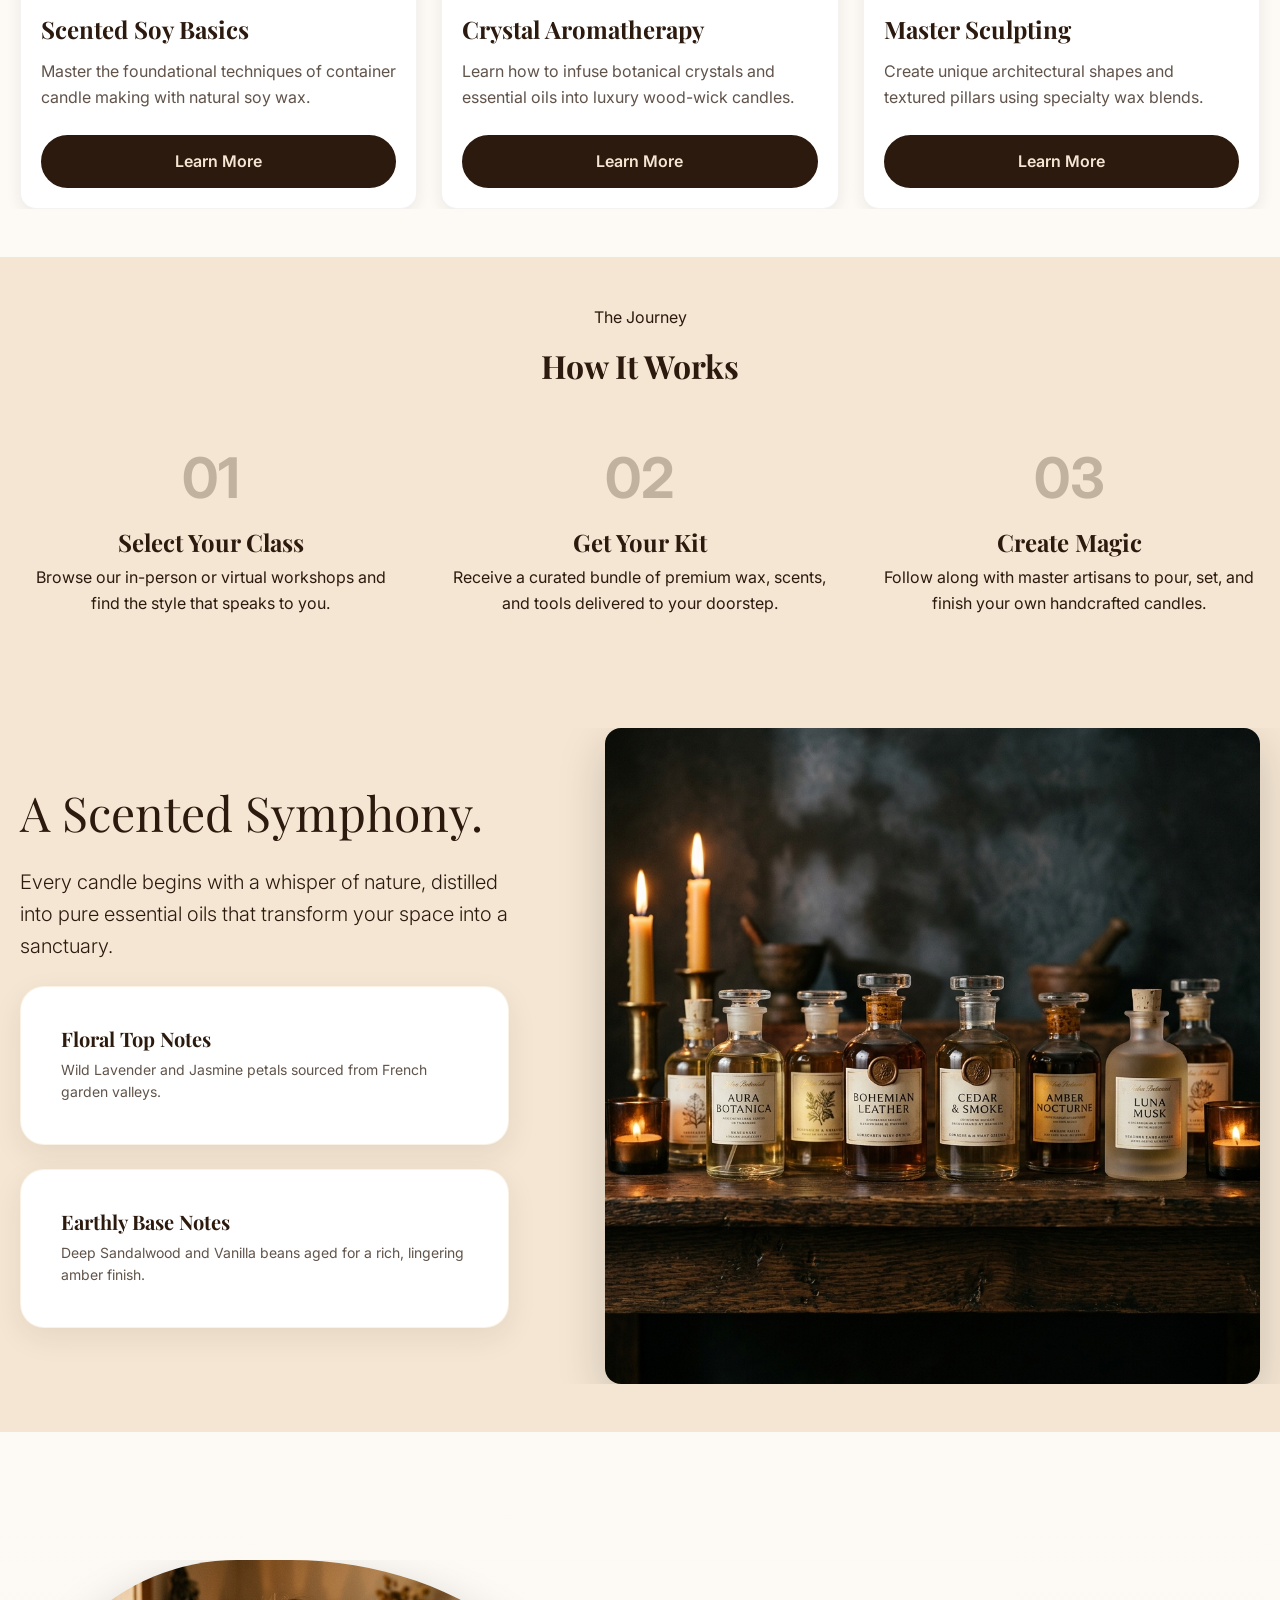
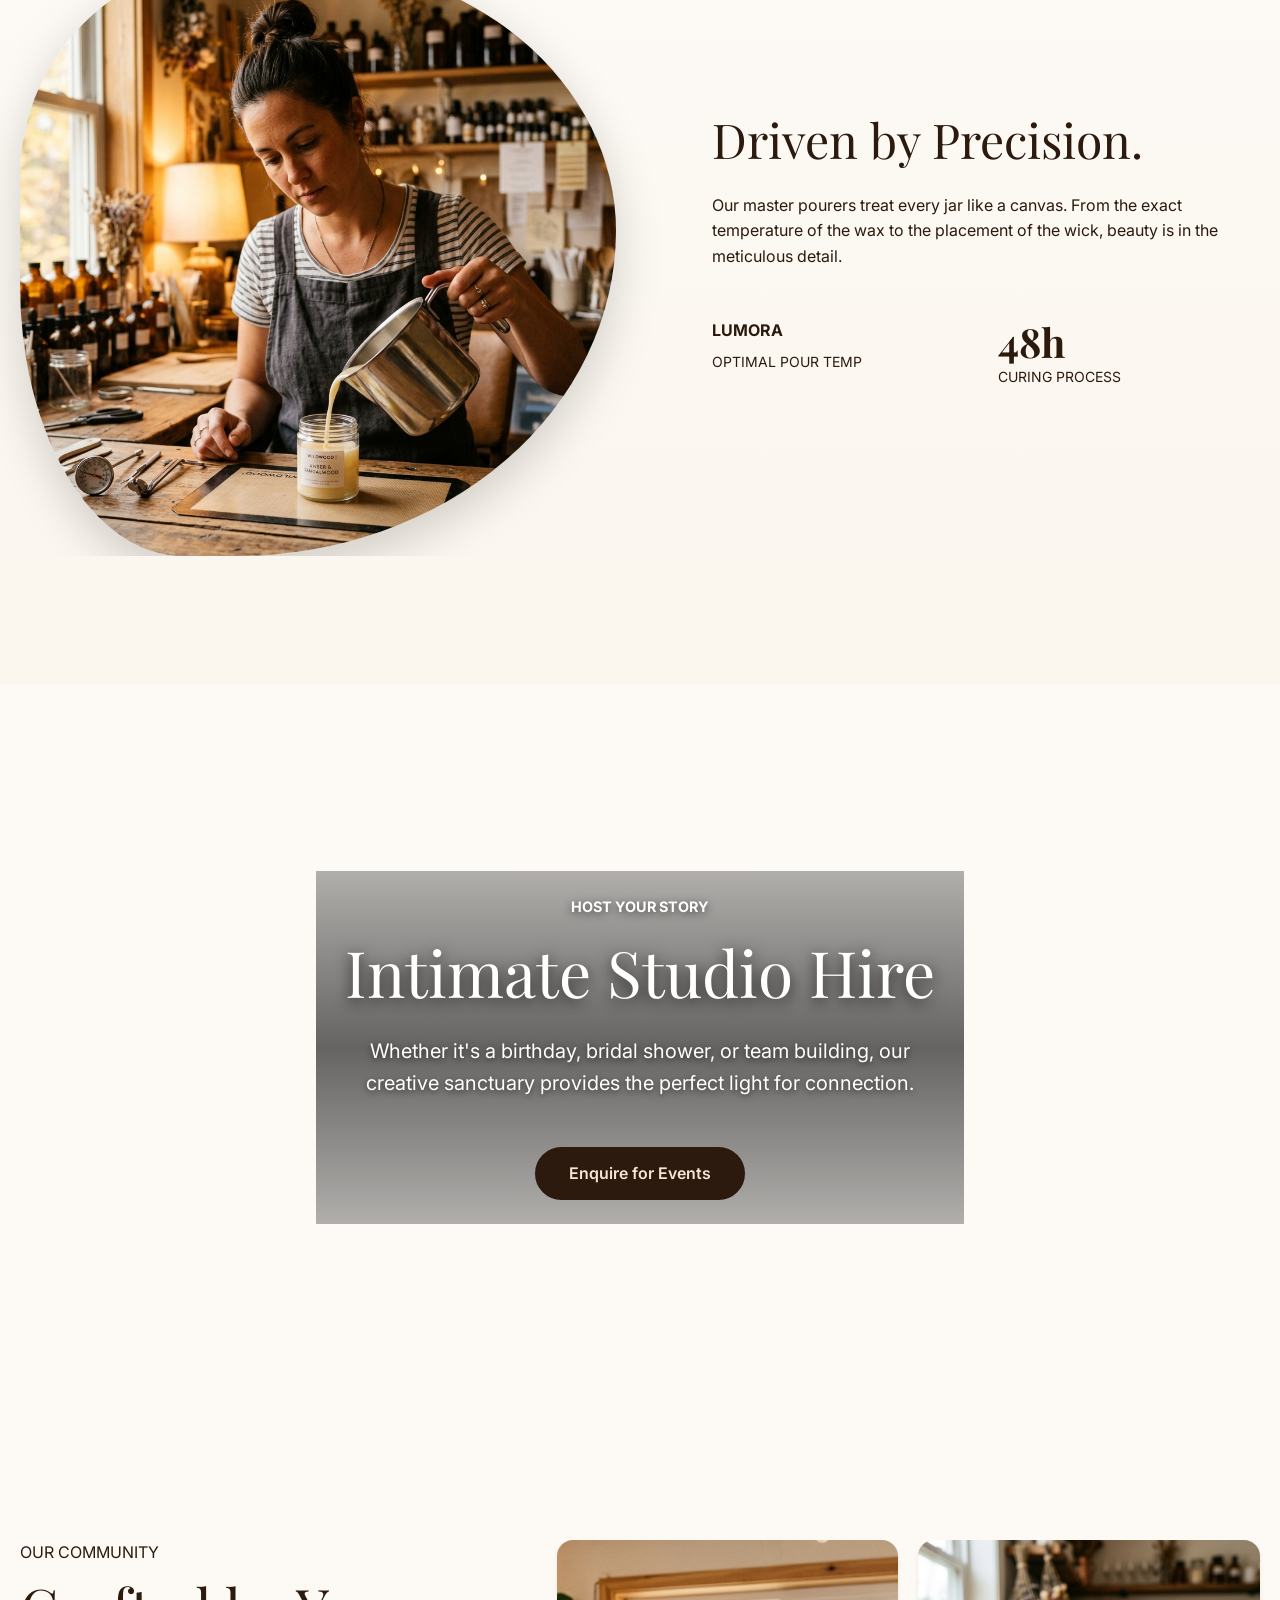
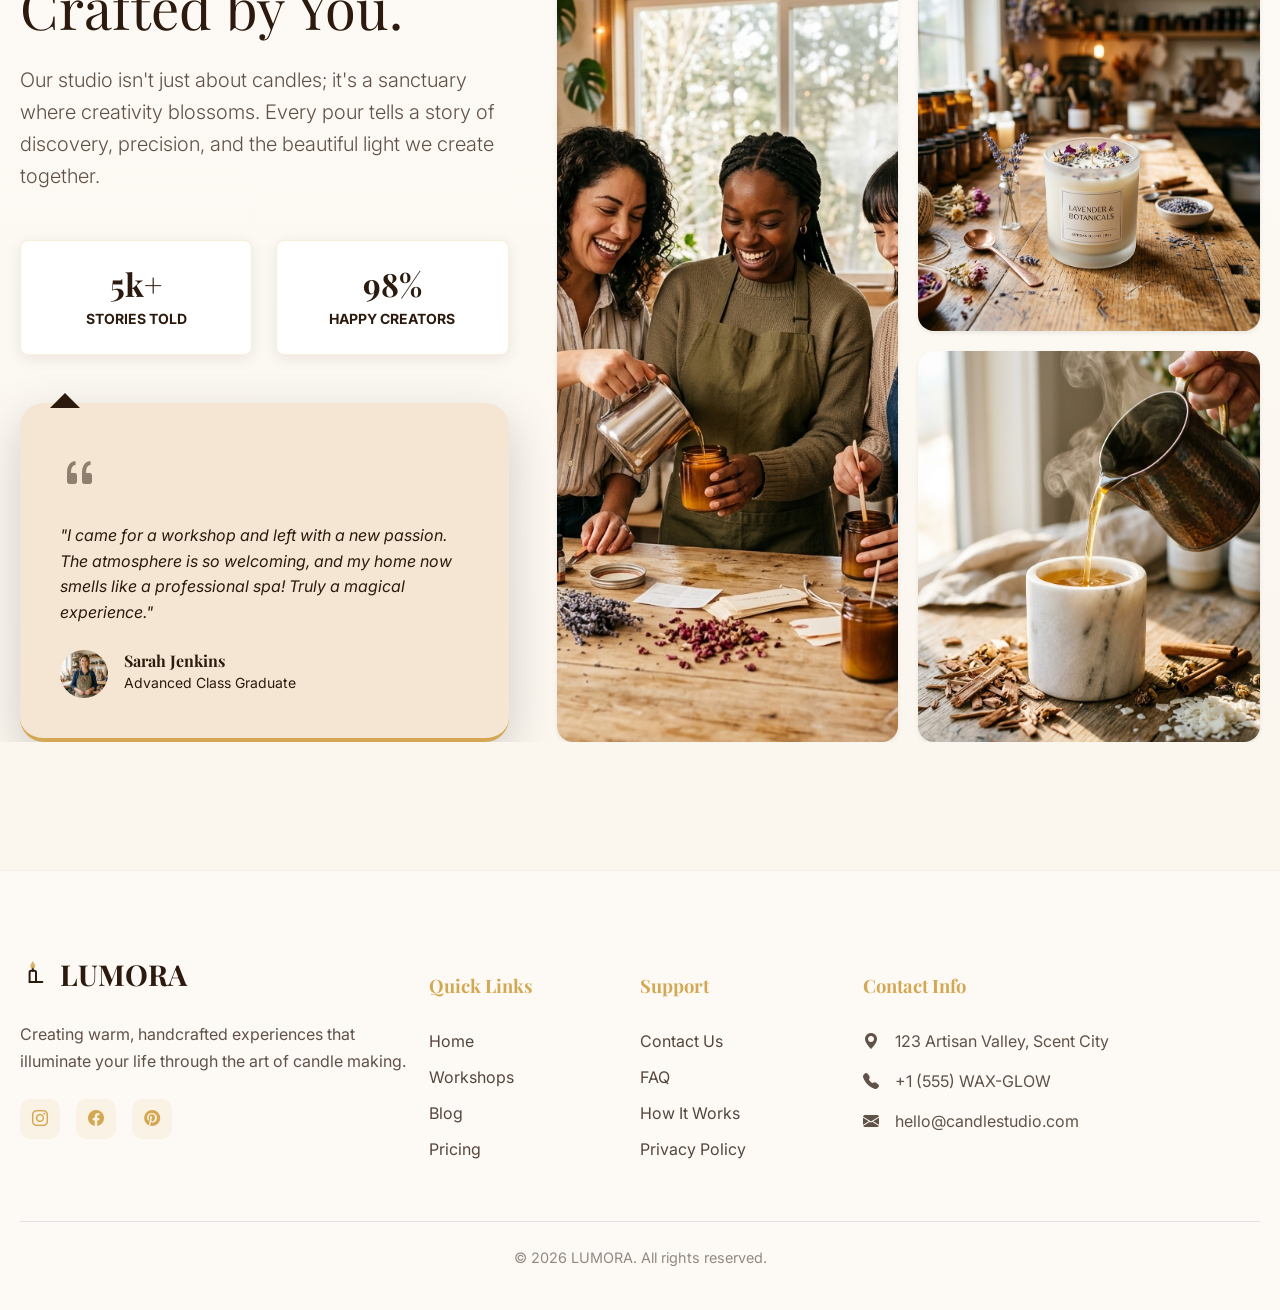
==== commit acbf72d2: "Refine responsive layouts and UI polish" ====
--- a/index.html
+++ b/index.html
@@ -159,6 +159,10 @@
         }
 
         @media (max-width: 1199.98px) {
+            .hero-section {
+                padding-top: 2.5rem !important;
+            }
+
             .hero-copy {
                 text-align: center;
             }
--- a/assets/css/style.css
+++ b/assets/css/style.css
@@ -258,6 +258,14 @@
     transform: scaleX(1);
 }
 
+.nav-link.active {
+    color: var(--accent-gold) !important;
+}
+
+.nav-link.active::after {
+    transform: scaleX(1);
+}
+
 .theme-toggle, .rtl-toggle, .dashboard-btn {
     background: transparent;
     border: none;
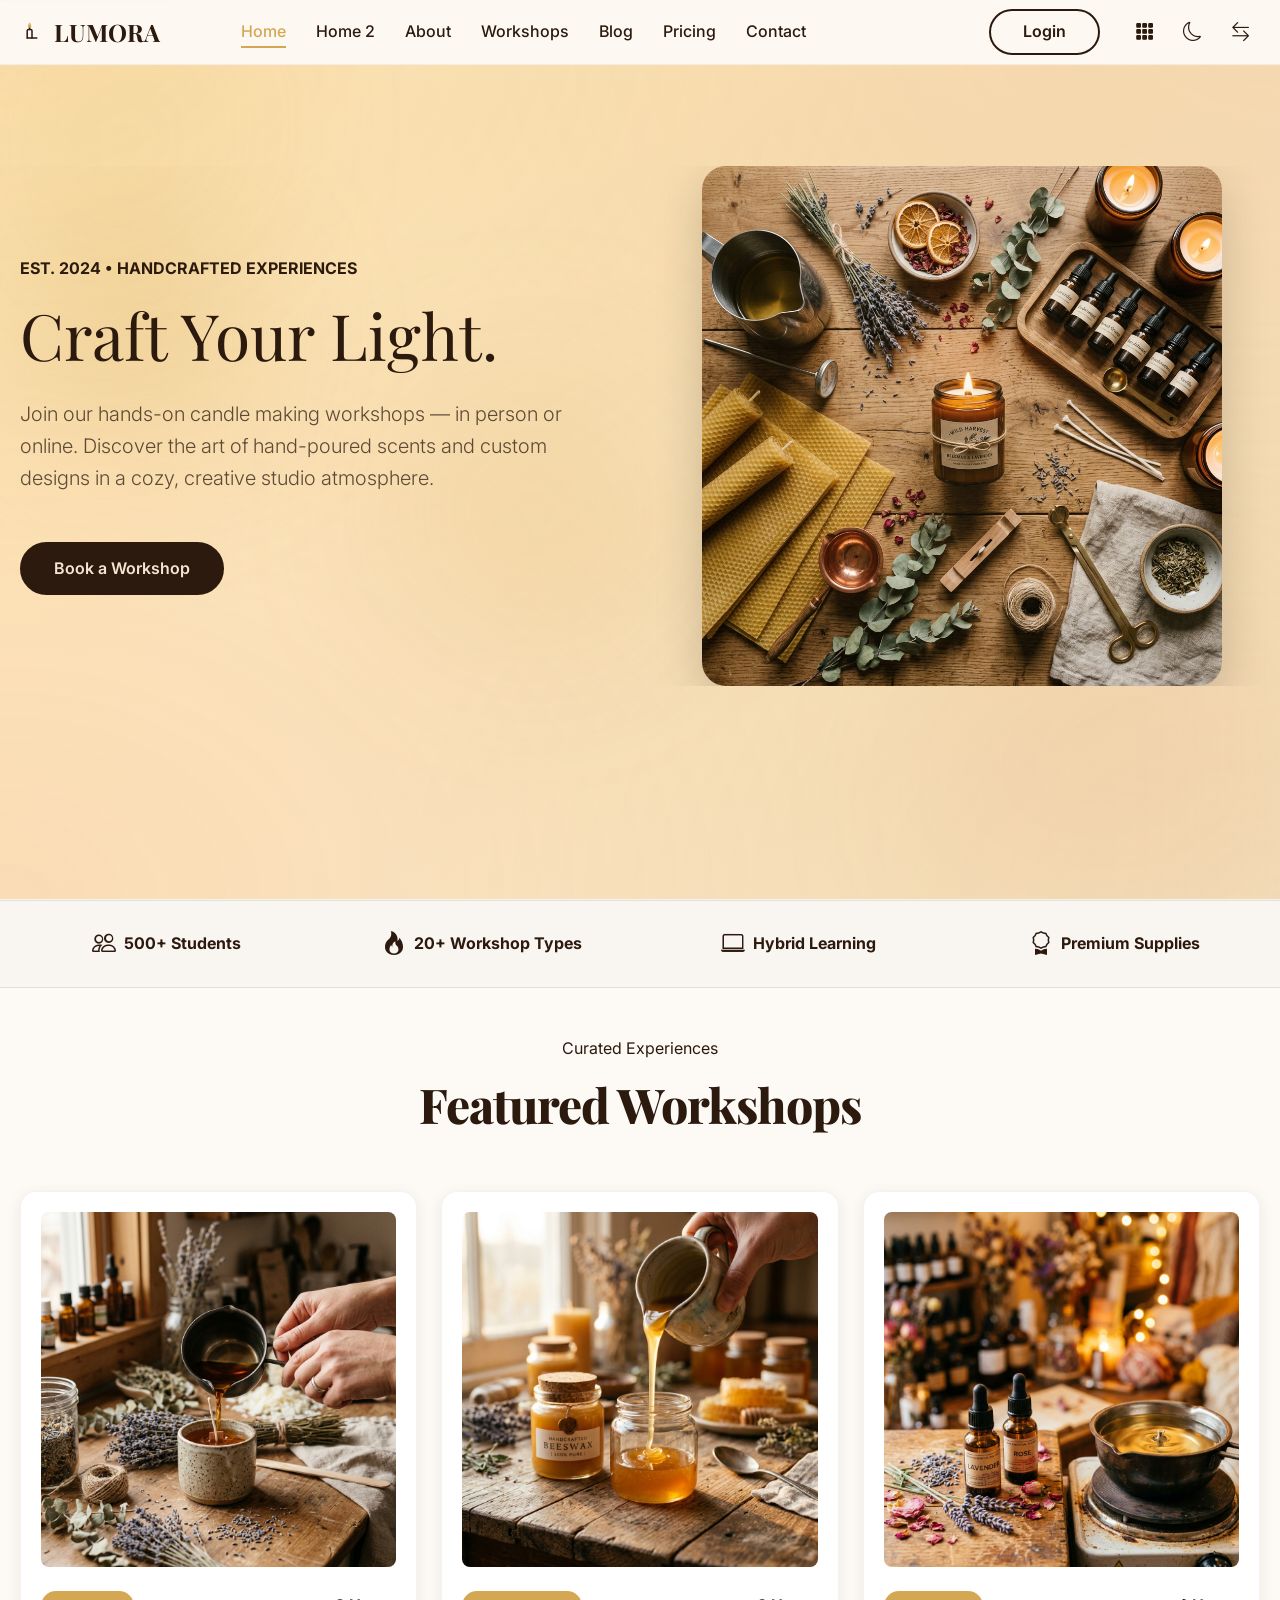
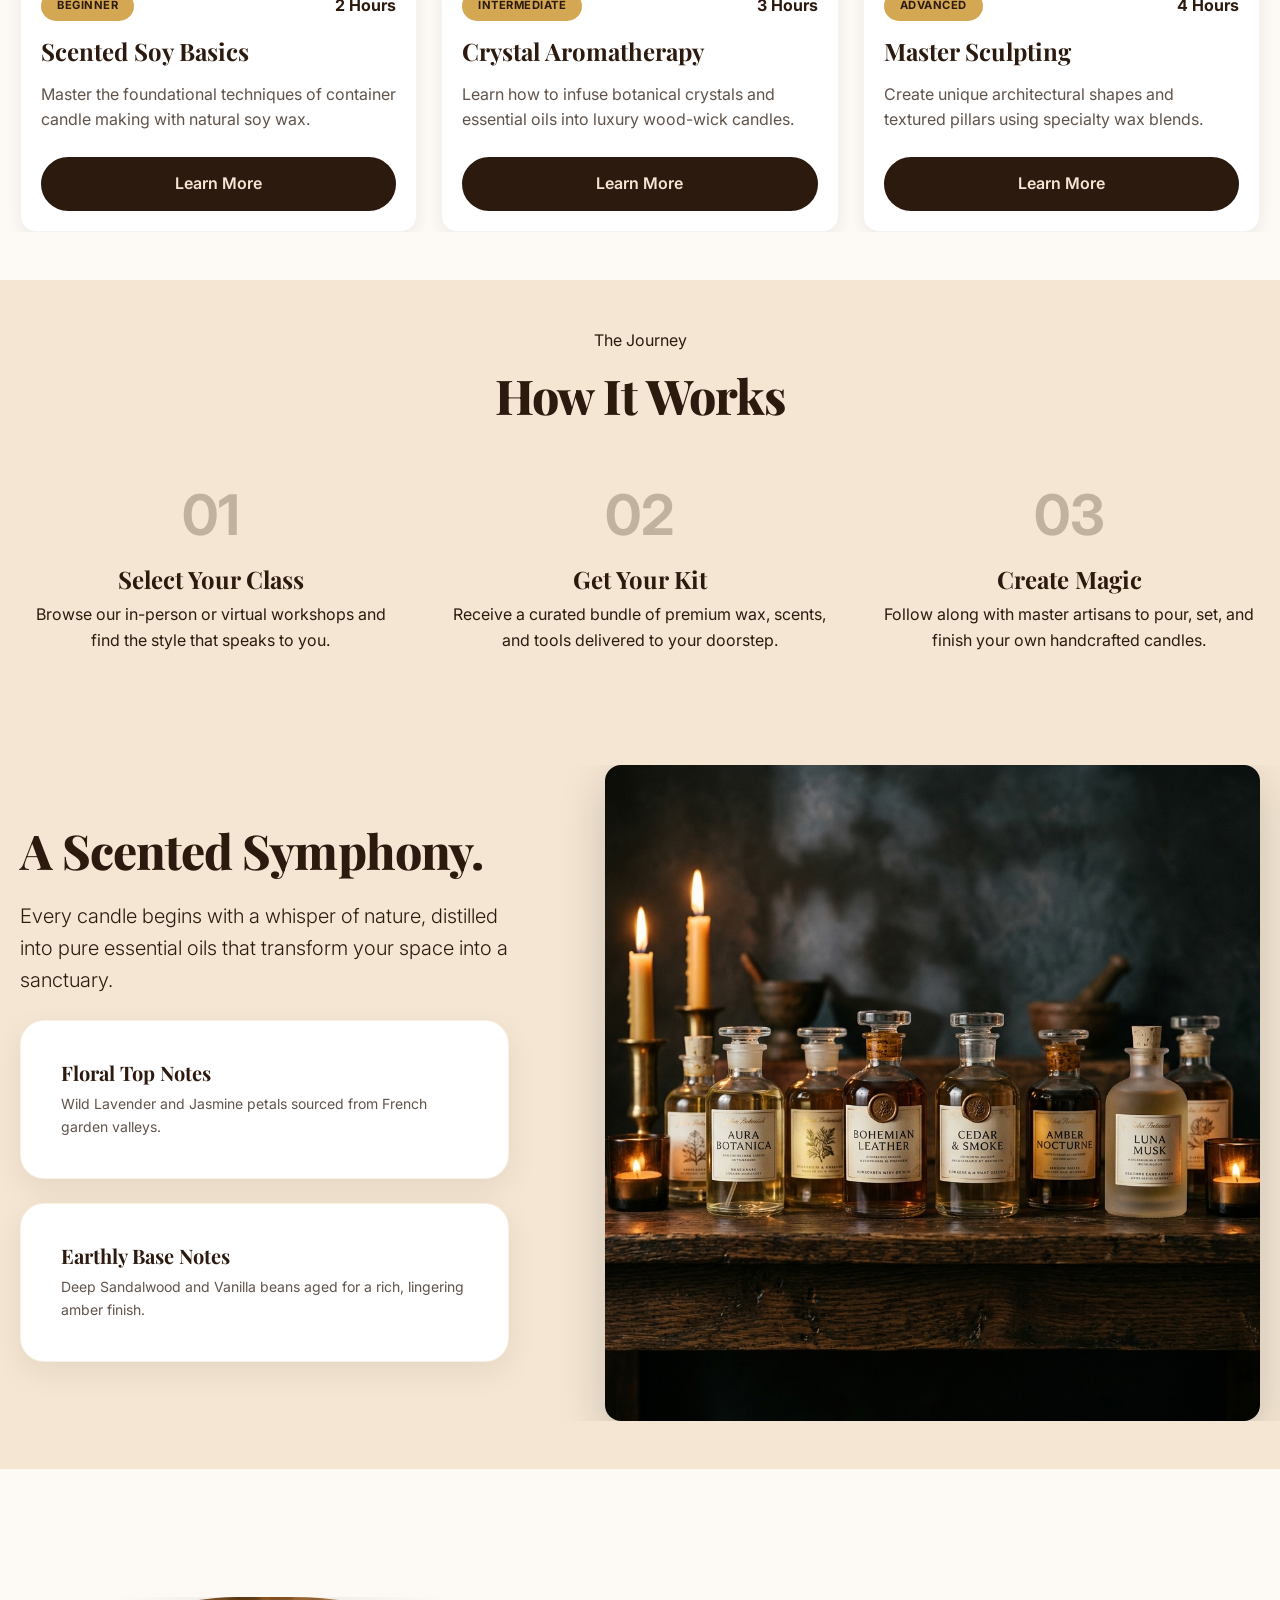
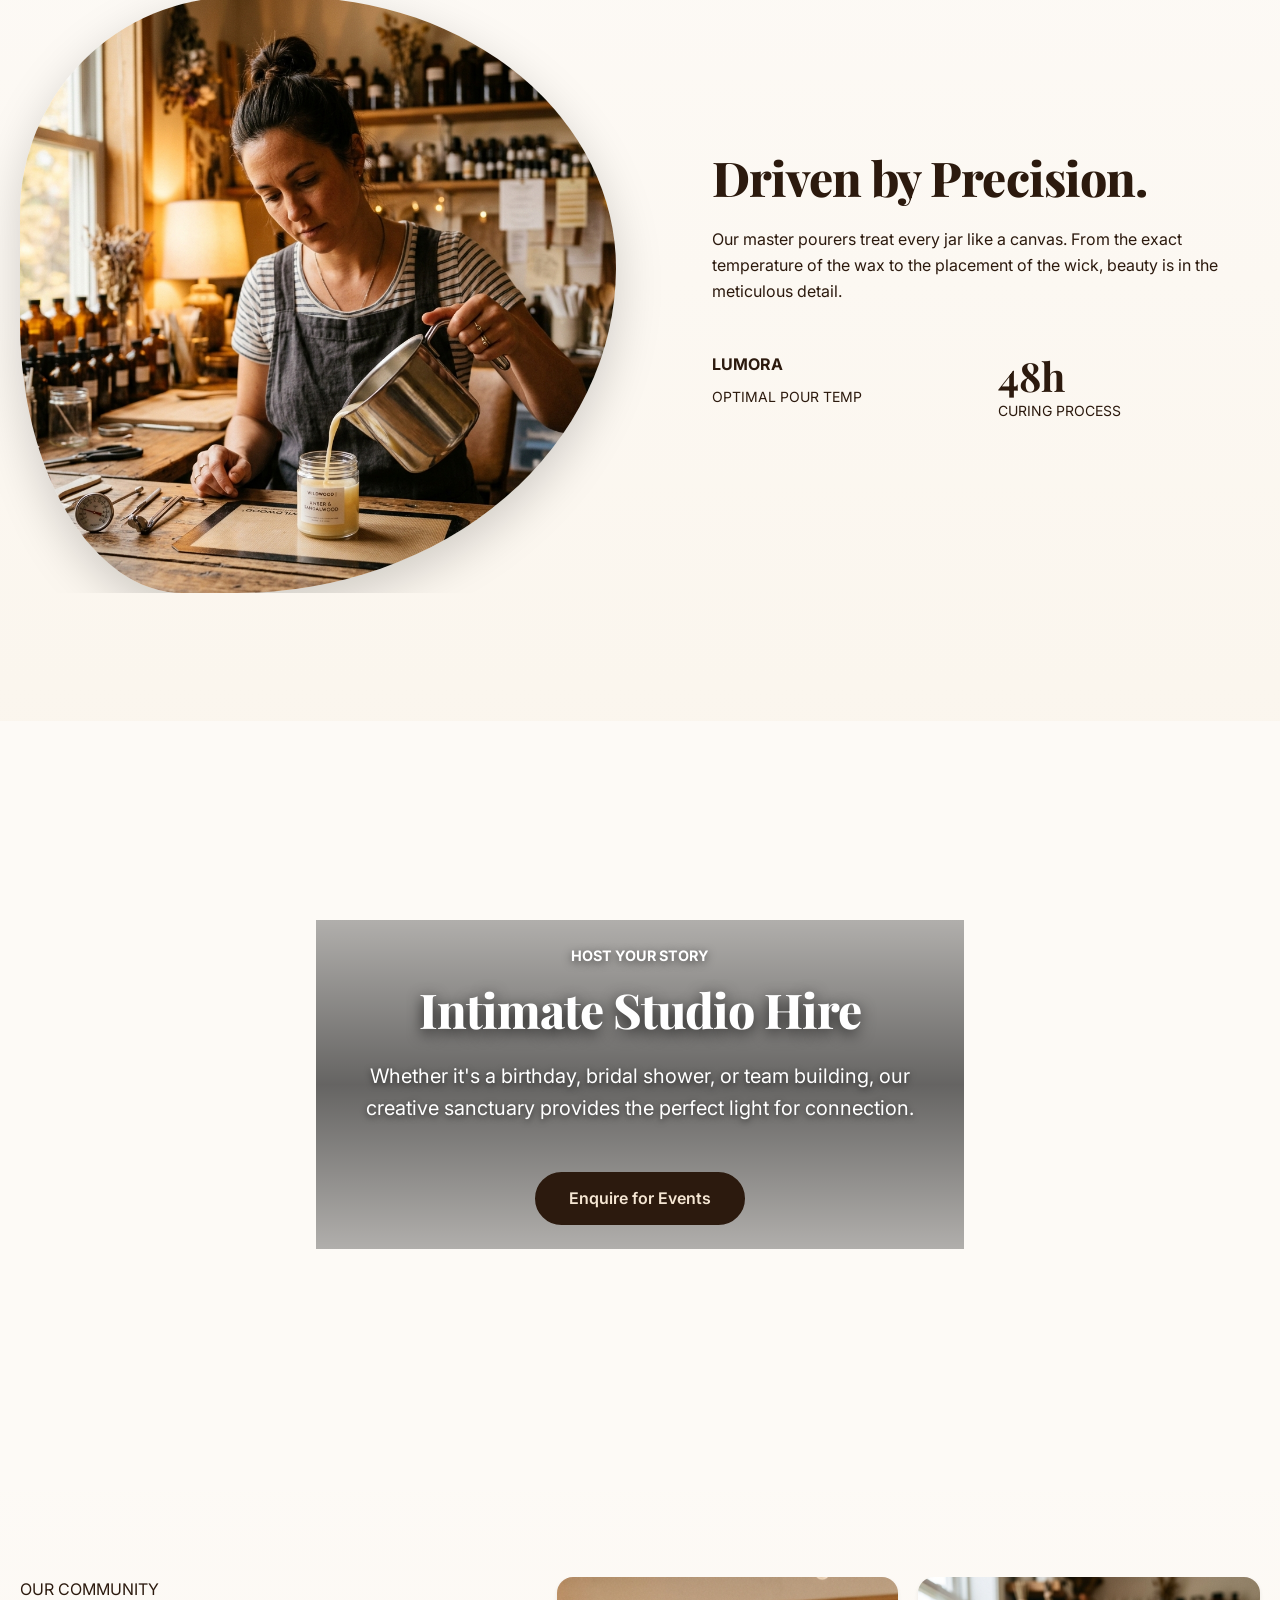
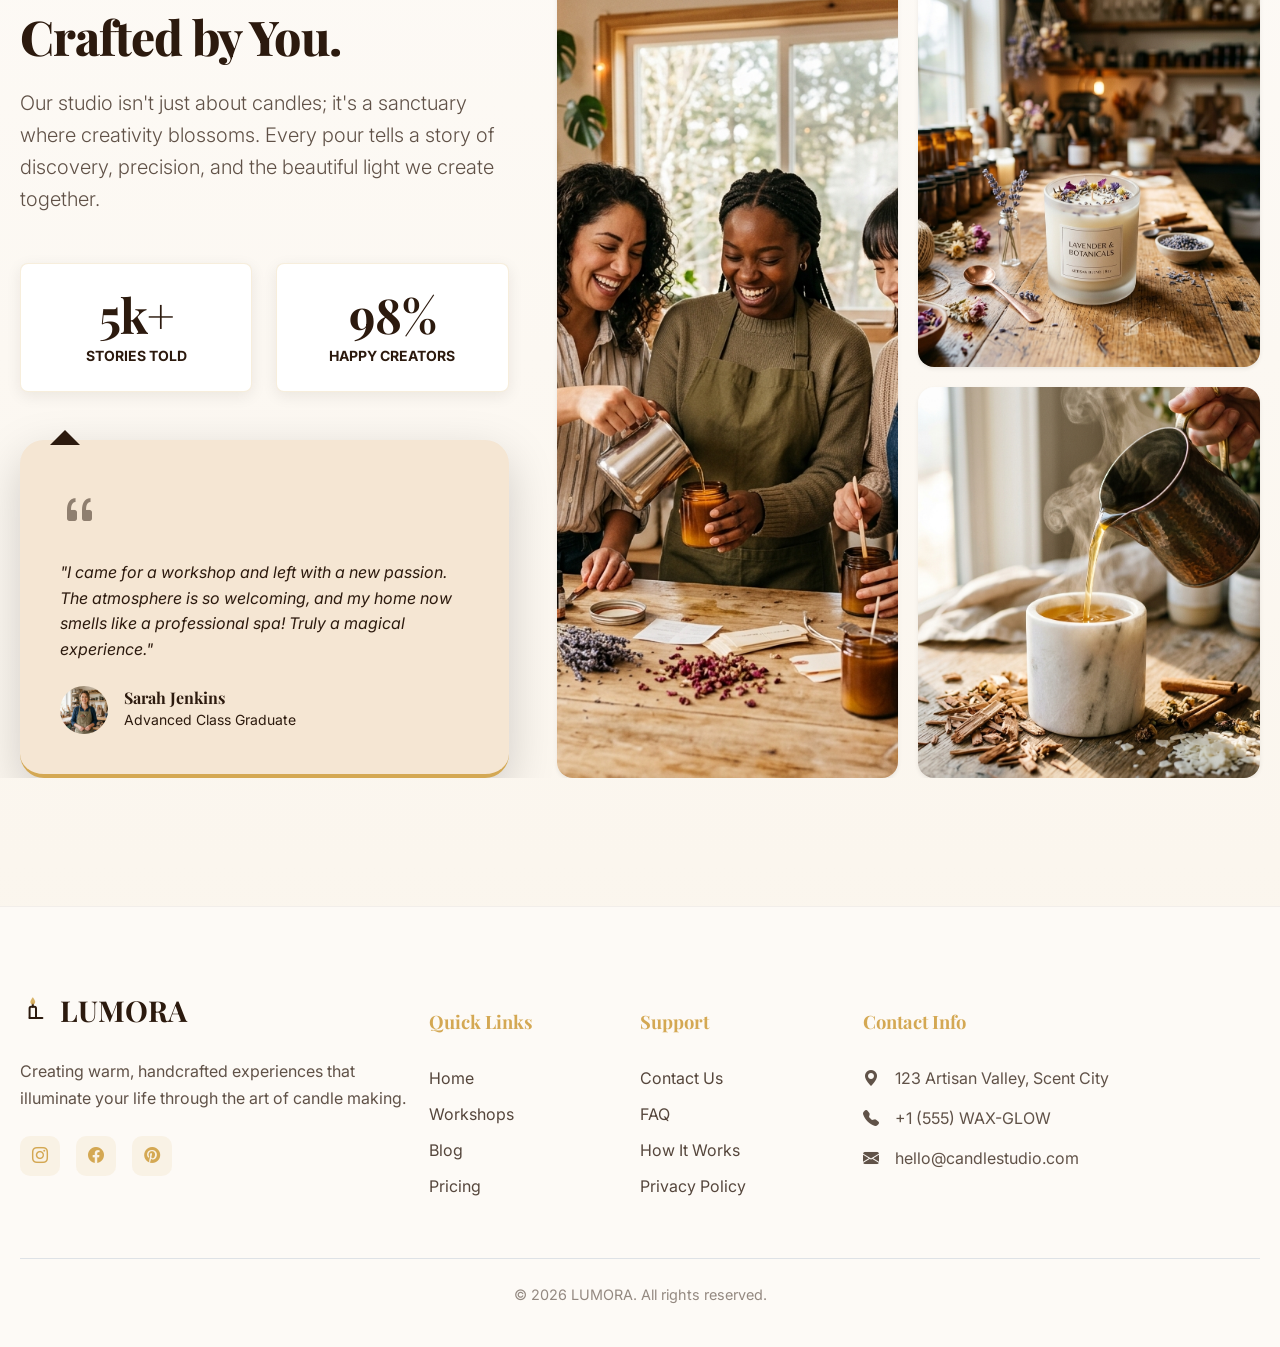
==== commit a3594506: "UI refactoring: Standardized H2 headings, optimized FAQ visibility, updated RTL icons, and refined a" ====
--- a/index.html
+++ b/index.html
@@ -33,11 +33,35 @@
         /* PREMIUM HERO ANIMATION */
         .hero-section {
             position: relative;
-            min-height: calc(100dvh - 88px);
+            min-height: 100vh;
             display: flex;
             align-items: center;
             overflow: hidden;
             background: transparent !important; /* Let the animation layers show */
+            box-shadow: inset 0 -100px 100px -100px rgba(212, 168, 83, 0.2);
+            border-bottom: 1px solid rgba(212, 168, 83, 0.1);
+            padding-top: 100px; 
+            padding-bottom: 100px;
+        }
+
+        /* AMBIENT CANDLE GLOW */
+        .hero-section::after {
+            content: '';
+            position: absolute;
+            inset: 0;
+            background: radial-gradient(circle at 80% 40%, rgba(212, 168, 83, 0.18), transparent 70%);
+            z-index: 1;
+            pointer-events: none;
+            animation: glowBreathing 12s infinite alternate ease-in-out;
+        }
+
+        [data-theme="dark"] .hero-section::after {
+            background: radial-gradient(circle at 80% 40%, rgba(212, 168, 83, 0.25), transparent 70%);
+        }
+
+        @keyframes glowBreathing {
+            0% { opacity: 0.2; transform: scale(1) translate(0,0); }
+            100% { opacity: 0.6; transform: scale(1.2) translate(-2%, -2%); }
         }
 
         .hero-animation-wrapper {
@@ -56,12 +80,17 @@
         }
 
         [data-theme="light"] .hero-animation-bg {
-            background: linear-gradient(-45deg, #F5E6D3, #FDEBD0, #FFF8F0, #F5E6D3);
-            opacity: 0.8;
+            background: linear-gradient(-45deg, #FFF9F2, #FDEBD0, #F5E6D3, #FFE5B4);
+            background-size: 400% 400%;
+            animation: heroGradientShift 15s ease infinite;
+            opacity: 1;
         }
 
         [data-theme="dark"] .hero-animation-bg {
-            background: linear-gradient(-45deg, #1A120B, #3E2723, #000000, #1A120B);
+            background: linear-gradient(-45deg, #0A0705, #2C1A0E, #1A120B, #0A0705);
+            background-size: 400% 400%;
+            animation: heroGradientShift 15s ease infinite;
+            opacity: 1;
         }
 
         @keyframes heroGradientShift {
@@ -70,10 +99,31 @@
             100% { background-position: 0% 50%; }
         }
 
+        .hero-mesh-glow {
+            position: absolute;
+            inset: 0;
+            background: 
+                radial-gradient(at 0% 0%, rgba(212, 168, 83, 0.15) 0px, transparent 50%),
+                radial-gradient(at 100% 0%, rgba(224, 123, 84, 0.1) 0px, transparent 50%),
+                radial-gradient(at 100% 100%, rgba(212, 168, 83, 0.15) 0px, transparent 50%),
+                radial-gradient(at 0% 100%, rgba(224, 123, 84, 0.1) 0px, transparent 50%);
+            pointer-events: none;
+            z-index: 1;
+            opacity: 0.8;
+        }
+
+        [data-theme="dark"] .hero-mesh-glow {
+            background: 
+                radial-gradient(at 50% 0%, rgba(212, 168, 83, 0.15) 0px, transparent 60%),
+                radial-gradient(at 100% 50%, rgba(224, 123, 84, 0.1) 0px, transparent 50%),
+                radial-gradient(at 0% 50%, rgba(212, 168, 83, 0.1) 0px, transparent 50%);
+            opacity: 1;
+        }
+
         .hero-vignette {
             position: absolute;
             inset: 0;
-            z-index: 1;
+            z-index: 2;
             background: radial-gradient(circle, transparent 40%, rgba(0,0,0,0.4) 100%);
             opacity: 0;
             transition: opacity 0.5s ease;
@@ -97,14 +147,15 @@
         }
 
         [data-theme="light"] .hero-particles span {
-            background: rgba(212, 168, 83, 0.6);
-            width: 4px;
-            height: 4px;
+            background: radial-gradient(circle, rgba(212, 168, 83, 0.8), transparent 70%);
+            box-shadow: 0 0 10px rgba(212, 168, 83, 0.3);
+            width: 3px;
+            height: 3px;
         }
 
         [data-theme="dark"] .hero-particles span {
-            background: #FFB74D;
-            box-shadow: 0 0 10px rgba(255, 183, 77, 0.5);
+            background: radial-gradient(circle, #D4A853, transparent 70%);
+            box-shadow: 0 0 15px rgba(212, 168, 83, 0.6);
         }
 
         @keyframes particleFloat {
@@ -126,6 +177,59 @@
         .hero-particles span:nth-child(9) { left: 65%; width: 4px; height: 4px; animation-delay: 2s; animation-duration: 14s; }
         .hero-particles span:nth-child(10) { left: 90%; width: 5px; height: 5px; animation-delay: 7s; animation-duration: 16s; }
 
+        /* LUMINOUS BLOBS ANIMATION */
+        .hero-blobs {
+            position: absolute;
+            inset: 0;
+            z-index: 1;
+            overflow: hidden;
+            pointer-events: none;
+            opacity: 0.6;
+            filter: blur(80px);
+        }
+
+        .blob {
+            position: absolute;
+            border-radius: 50%;
+            animation: blobFloat 25s infinite alternate ease-in-out;
+        }
+
+        .blob-1 {
+            width: 400px;
+            height: 400px;
+            background: rgba(212, 168, 83, 0.2);
+            top: -10%;
+            left: -10%;
+            animation-duration: 30s;
+        }
+
+        .blob-2 {
+            width: 500px;
+            height: 500px;
+            background: rgba(224, 123, 84, 0.15);
+            bottom: -20%;
+            right: -10%;
+            animation-duration: 35s;
+            animation-delay: -5s;
+        }
+
+        .blob-3 {
+            width: 300px;
+            height: 300px;
+            background: rgba(212, 168, 83, 0.25);
+            top: 40%;
+            left: 30%;
+            animation-duration: 25s;
+            animation-delay: -10s;
+        }
+
+        @keyframes blobFloat {
+            0% { transform: translate(0, 0) scale(1) rotate(0deg); }
+            33% { transform: translate(10%, 15%) scale(1.1) rotate(120deg); }
+            66% { transform: translate(-5%, 20%) scale(0.9) rotate(240deg); }
+            100% { transform: translate(0, 0) scale(1) rotate(360deg); }
+        }
+
         .hero-flame-glow {
             position: absolute;
             top: 50%;
@@ -179,6 +283,7 @@
             max-width: 520px;
             margin-inline: auto;
             box-shadow: 0 20px 50px rgba(44, 26, 14, 0.15);
+            max-height: 65vh;
         }
         .image-overlay-glow::after {
             content: '';
@@ -402,7 +507,7 @@
                                 <i class="bi bi-moon"></i>
                             </button>
                             <button id="rtl-toggle" class="rtl-toggle" title="Toggle RTL">
-                                <i class="bi bi-translate"></i>
+                                <i class="bi bi-arrow-left-right"></i>
                             </button>
                         </li>
                     </ul>
@@ -417,6 +522,12 @@
             <!-- Animation Layers -->
             <div class="hero-animation-wrapper">
                 <div class="hero-animation-bg"></div>
+                <div class="hero-blobs">
+                    <div class="blob blob-1"></div>
+                    <div class="blob blob-2"></div>
+                    <div class="blob blob-3"></div>
+                </div>
+                <div class="hero-mesh-glow"></div>
                 <div class="hero-vignette"></div>
                 <div class="hero-particles">
                     <span></span><span></span><span></span><span></span><span></span>
@@ -558,7 +669,7 @@
             <div class="container-custom">
                 <div class="row align-items-center g-5">
                     <div class="col-lg-5 reveal-on-scroll">
-                        <h2 class="display-5 mb-4">A Scented <span class="text-gold">Symphony</span>.</h2>
+                        <h2 class="mb-4">A Scented <span class="text-gold">Symphony</span>.</h2>
                         <p class="lead mb-4">Every candle begins with a whisper of nature, distilled into pure essential oils that transform your space into a sanctuary.</p>
                         <div class="scent-card reveal-on-scroll mb-4" style="--delay: 1">
                             <h5 class="text-gold">Floral Top Notes</h5>
@@ -584,7 +695,7 @@
                 <div class="row flex-row-reverse align-items-center g-5">
                     <div class="col-lg-6 reveal-on-scroll">
                         <div class="ps-lg-5">
-                            <h2 class="display-5 mb-4">Driven by <span class="text-gold">Precision</span>.</h2>
+                            <h2 class="mb-4">Driven by <span class="text-gold">Precision</span>.</h2>
                             <p class="mb-5">Our master pourers treat every jar like a canvas. From the exact temperature of the wax to the placement of the wick, beauty is in the meticulous detail.</p>
                             <div class="row g-4">
                                 <div class="col-6">
@@ -612,7 +723,7 @@
             <div class="position-absolute inset-0 d-flex align-items-center justify-content-center text-center p-4" style="background: linear-gradient(rgba(0,0,0,0.3), rgba(0,0,0,0.6), rgba(0,0,0,0.3));">
                 <div style="max-width: 600px;" class="reveal-on-scroll">
                     <p class="text-white fw-bold mb-3 text-uppercase ls-2" style="text-shadow: 0 2px 8px rgba(0,0,0,0.6); font-size: 0.9rem;">Host Your Story</p>
-                    <h2 class="display-3 fw-800 text-white mb-4" style="text-shadow: 0 4px 15px rgba(0,0,0,0.8);">Intimate Studio Hire</h2>
+                    <h2 class="text-white mb-4" style="text-shadow: 0 4px 15px rgba(0,0,0,0.8);">Intimate Studio Hire</h2>
                     <p class="text-white opacity-100 mb-5 fs-5 fw-500" style="text-shadow: 0 2px 6px rgba(0,0,0,0.6);">Whether it's a birthday, bridal shower, or team building, our creative sanctuary provides the perfect light for connection.</p>
                     <a href="contact.html" class="btn-studio-primary">Enquire for Events</a>
                 </div>
@@ -626,7 +737,7 @@
                     <div class="col-lg-5 reveal-on-scroll">
                         <div class="section-title text-start-logical mb-4">
                             <p class="text-gold text-uppercase ls-2 mb-2">Our Community</p>
-                            <h2 class="display-4 fw-800">Crafted by <span class="text-gold">You</span>.</h2>
+                            <h2>Crafted by <span class="text-gold">You</span>.</h2>
                         </div>
                         <p class="lead mb-5 opacity-75">Our studio isn't just about candles; it's a sanctuary where creativity blossoms. Every pour tells a story of discovery, precision, and the beautiful light we create together.</p>
                         
--- a/assets/css/style.css
+++ b/assets/css/style.css
@@ -62,7 +62,7 @@
     display: flex;
     flex-direction: column;
     min-height: 100vh;
-    padding-top: 80px; /* Space for fixed header */
+    padding-top: 0; /* Content starts from the top to prevent gaps */
 }
 
 main {
@@ -73,6 +73,20 @@
     font-family: var(--font-heading);
     font-weight: 700;
     color: var(--text-color); /* Explicitly theme-aware */
+}
+
+h2 {
+    font-size: clamp(2.2rem, 5vw, 3rem);
+    font-weight: 800;
+    line-height: 1.1;
+    margin-bottom: 1.5rem;
+    letter-spacing: -0.02em;
+}
+
+@media (max-width: 768px) {
+    h2 {
+        font-size: 2rem;
+    }
 }
 
 a {
@@ -105,8 +119,7 @@
 
 @keyframes candleFloat {
   0%, 100% { transform: translateY(0px) rotate(0deg); }
-  33% { transform: translateY(-8px) rotate(0.5deg); }
-  66% { transform: translateY(-4px) rotate(-0.5deg); }
+  50% { transform: translateY(-5px) rotate(0.3deg); }
 }
 
 @keyframes flicker {
@@ -443,6 +456,47 @@
     padding: var(--section-padding);
     position: relative;
     width: 100%;
+}
+
+.page-hero {
+    background: linear-gradient(135deg, var(--bg-color) 0%, var(--secondary-color) 60%, var(--bg-color) 100%);
+    padding: 160px 0 100px;
+    margin-bottom: 0;
+    border-bottom: 1px solid rgba(212, 168, 83, 0.1);
+    position: relative;
+    overflow: hidden;
+    text-align: center;
+}
+
+.page-hero::before {
+    content: '';
+    position: absolute;
+    top: -50%;
+    left: -20%;
+    width: 60%;
+    height: 100%;
+    background: radial-gradient(circle, rgba(212, 168, 83, 0.1) 0%, transparent 70%);
+    z-index: 0;
+    pointer-events: none;
+}
+
+[data-theme="dark"] .page-hero {
+    background: linear-gradient(135deg, #1A120B 0%, #24160D 60%, #1A120B 100%);
+    border-bottom-color: rgba(212, 168, 83, 0.1);
+}
+
+[data-theme="dark"] .page-hero::before {
+    background: radial-gradient(circle, rgba(212, 168, 83, 0.05) 0%, transparent 70%);
+}
+
+.page-hero .section-title {
+    margin-bottom: 0;
+}
+
+@media (max-width: 768px) {
+    .page-hero {
+        padding: 80px 0 60px;
+    }
 }
 
 @media (max-width: 768px) {
--- a/assets/css/dark-mode.css
+++ b/assets/css/dark-mode.css
@@ -54,6 +54,10 @@
 
 [data-theme="dark"] .form-control:focus {
     border-color: var(--accent-gold);
+}
+
+[data-theme="dark"] .form-control::placeholder {
+    color: rgba(245, 230, 211, 0.45);
 }
 
 /* Shadow depth adjustments */
